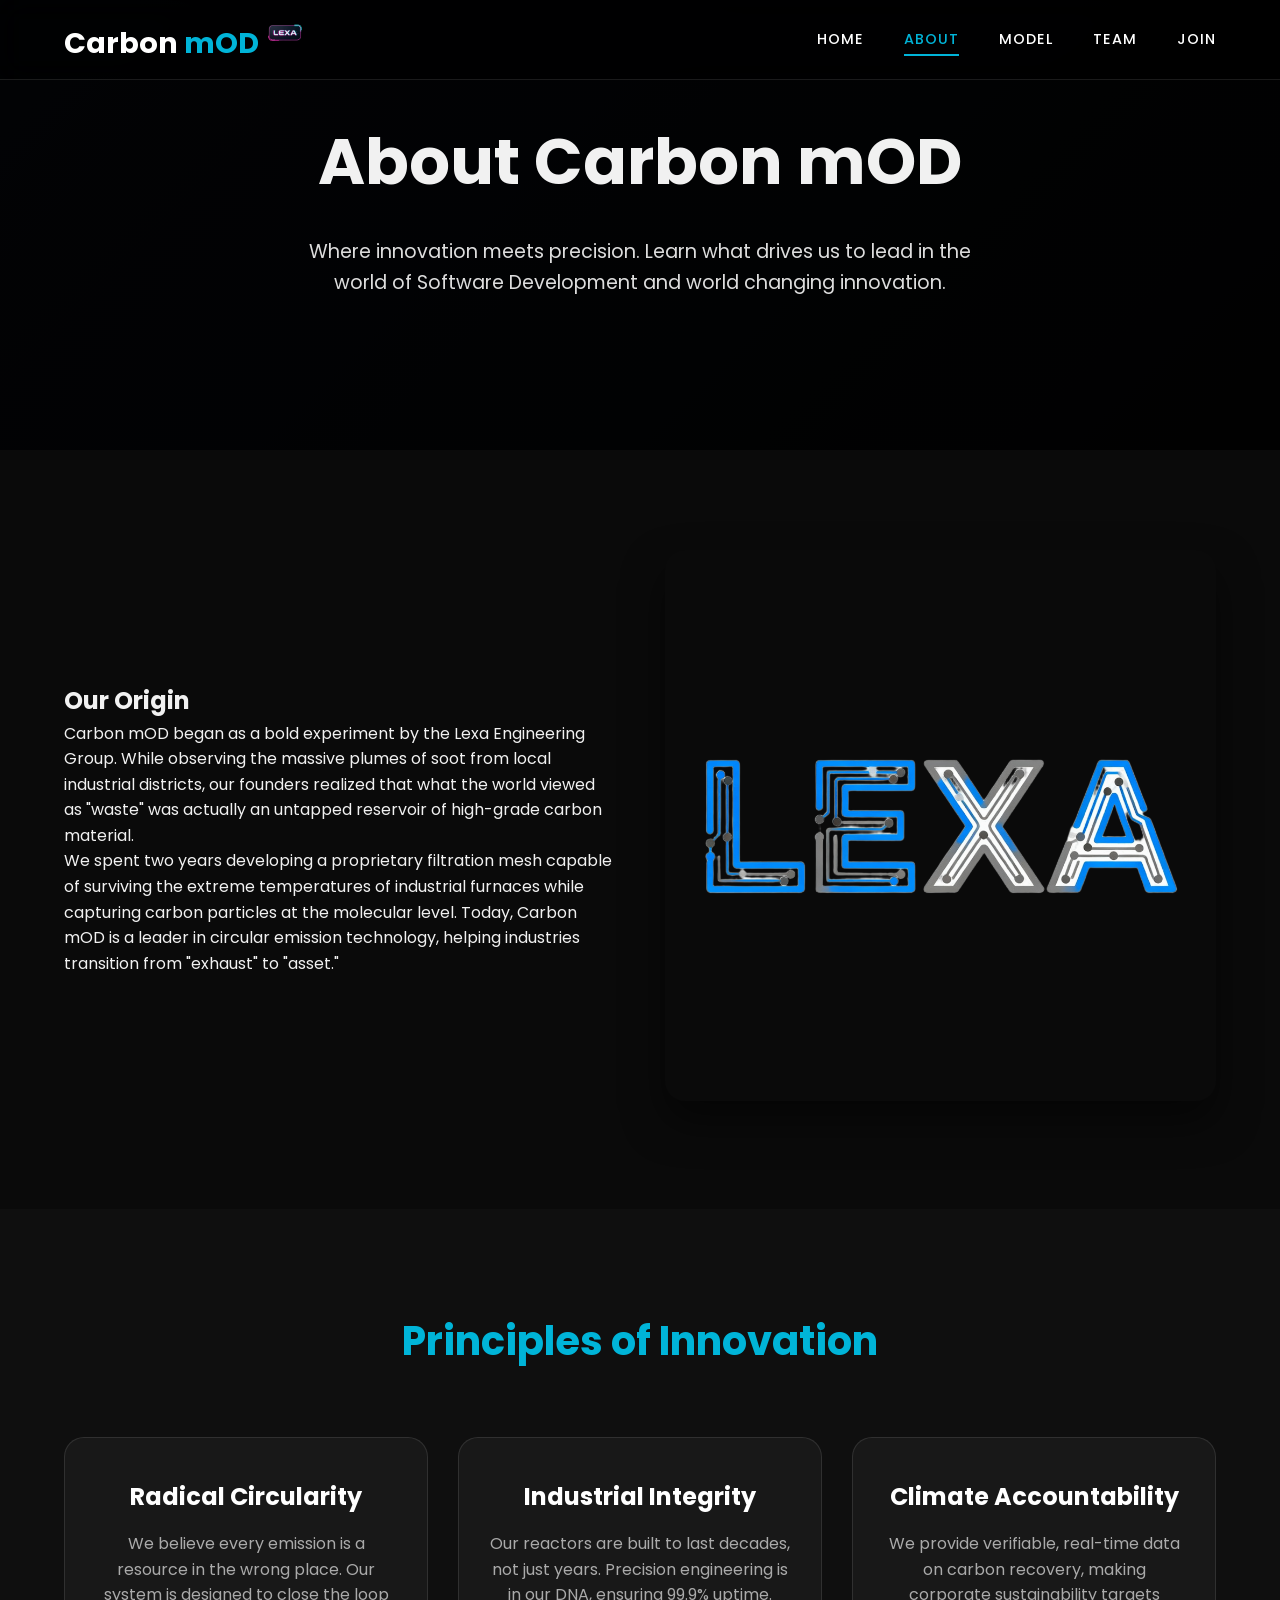
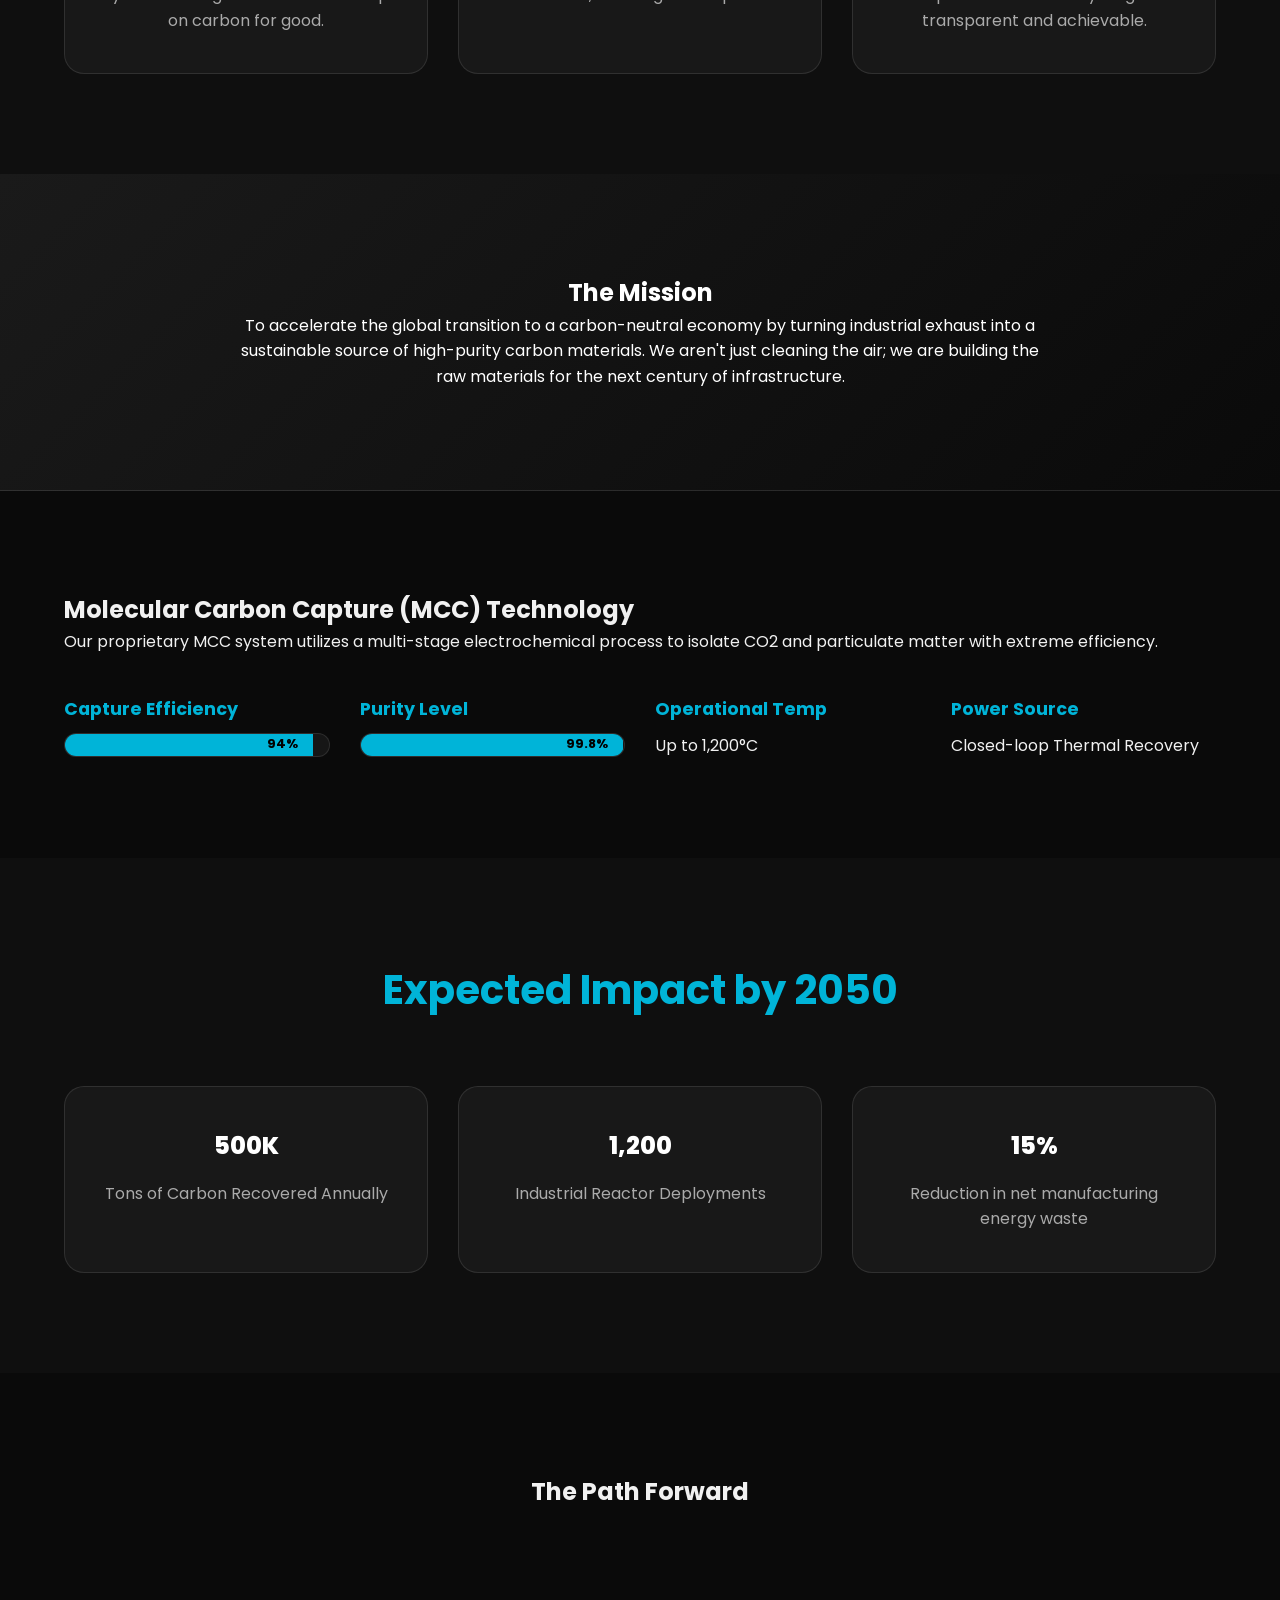
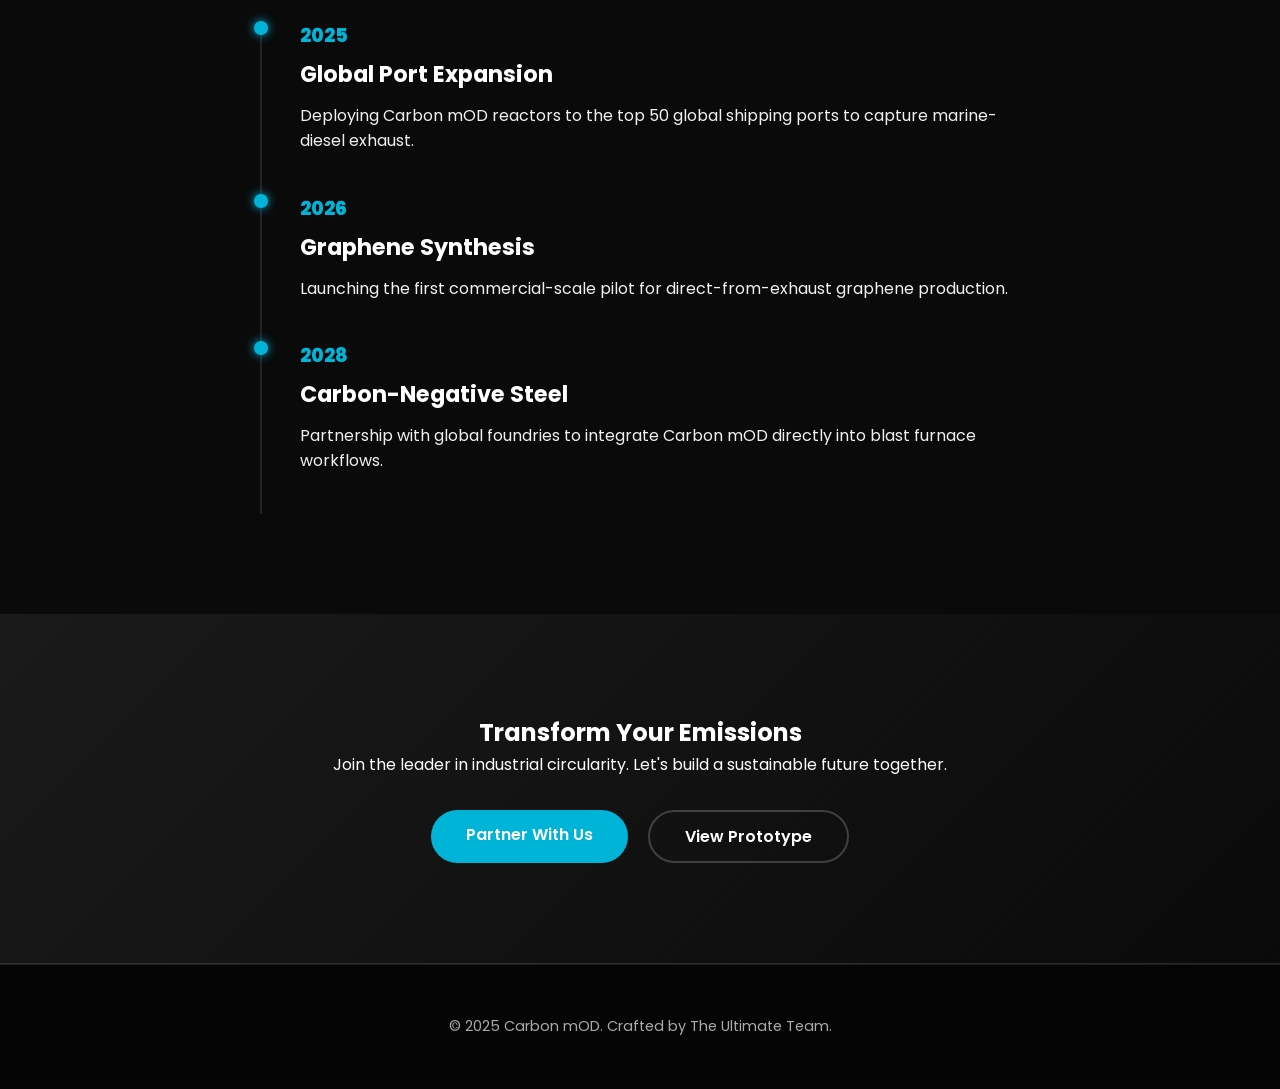
==== about.html @ 57c76fbb "Initialized project" ====
<!DOCTYPE html>
<html lang="en">

<head>
  <meta charset="utf-8" />
  <meta name="viewport" content="width=device-width,initial-scale=1" />
  <title>About | Carbon mOD</title>

  <!-- Google Fonts -->
  <link href="https://fonts.googleapis.com/css2?family=Poppins:wght@300;400;600;700&display=swap" rel="stylesheet">

  <!-- Styles -->
  <link rel="stylesheet" href="style.css" />
  <link rel="icon" type="image/png" href="image (3).png" />
</head>

<body>

  <!-- NAVBAR -->
  <header class="navbar">
    <div class="logo">
      <p>Carbon <span>mOD</span> <a href="index.html"><img src="image (2).png" alt="Logo"></a> </p>
    </div>

    <nav class="nav-links" id="navLinks">
      <a href="index.html">Home</a>
      <a href="about.html" class="active">About</a>
      <a href="model.html">Model</a>
      <a href="team.html">Team</a>
      <a href="join.html">Join</a>
    </nav>

    <div class="hamburger" id="hamburger">
      <span></span>
      <span></span>
      <span></span>
    </div>
  </header>

  <!-- HERO SECTION -->
  <section class="about-hero">
    <div class="overlay"></div>
    <div class="hero-content">
      <h1>About Carbon mOD</h1>
      <p>Where innovation meets precision. Learn what drives us to lead in the world of Software Development and world
        changing innovation.</p>
    </div>
  </section>

  <!-- OUR STORY -->
  <section class="about-section">
    <div class="about-wrapper">
      <div class="about-text">
        <h2>Our Origin</h2>
        <p>
          Carbon mOD began as a bold experiment by the Lexa Engineering Group. While observing the massive plumes of
          soot from local industrial districts, our founders realized that what the world viewed as "waste" was actually
          an untapped reservoir of high-grade carbon material.
        </p>
        <p>
          We spent two years developing a proprietary filtration mesh capable of surviving the extreme temperatures of
          industrial furnaces while capturing carbon particles at the molecular level. Today, Carbon mOD is a leader in
          circular emission technology, helping industries transition from "exhaust" to "asset."
        </p>
      </div>
      <div class="about-image">
        <img src="image (3).png" alt="Carbon mOD Technology" />
      </div>
    </div>
  </section>

  <!-- OUR VALUES -->
  <section class="values">
    <h2>Principles of Innovation</h2>
    <div class="values-grid">
      <div class="value-item">
        <h3>Radical Circularity</h3>
        <p>We believe every emission is a resource in the wrong place. Our system is designed to close the loop on
          carbon for good.</p>
      </div>
      <div class="value-item">
        <h3>Industrial Integrity</h3>
        <p>Our reactors are built to last decades, not just years. Precision engineering is in our DNA, ensuring 99.9%
          uptime.</p>
      </div>
      <div class="value-item">
        <h3>Climate Accountability</h3>
        <p>We provide verifiable, real-time data on carbon recovery, making corporate sustainability targets transparent
          and achievable.</p>
      </div>
    </div>
  </section>

  <!-- MISSION STATEMENT -->
  <section class="mission">
    <div class="mission-content">
      <h2>The Mission</h2>
      <p>
        To accelerate the global transition to a carbon-neutral economy by turning industrial exhaust into a sustainable
        source of high-purity carbon materials. We aren't just cleaning the air; we are building the raw materials for
        the next century of infrastructure.
      </p>
    </div>
  </section>

  <!-- TECHNICAL SPECIFICATIONS -->
  <section class="tech-specs about-section">
    <div class="about-wrapper">
      <div class="about-text">
        <h2>Molecular Carbon Capture (MCC) Technology</h2>
        <p>Our proprietary MCC system utilizes a multi-stage electrochemical process to isolate CO2 and particulate
          matter with extreme efficiency.</p>
        <div class="spec-grid">
          <div class="spec-item">
            <h4>Capture Efficiency</h4>
            <div class="spec-bar">
              <div class="bar-fill" style="width: 94%">94%</div>
            </div>
          </div>
          <div class="spec-item">
            <h4>Purity Level</h4>
            <div class="spec-bar">
              <div class="bar-fill" style="width: 99.8%">99.8%</div>
            </div>
          </div>
          <div class="spec-item">
            <h4>Operational Temp</h4>
            <p>Up to 1,200°C</p>
          </div>
          <div class="spec-item">
            <h4>Power Source</h4>
            <p>Closed-loop Thermal Recovery</p>
          </div>
        </div>
      </div>
    </div>
  </section>

  <!-- IMPACT BY THE NUMBERS -->
  <section class="impact values">
    <h2>Expected Impact by 2050</h2>
    <div class="values-grid">
      <div class="value-item">
        <h3 class="stat">500K</h3>
        <p>Tons of Carbon Recovered Annually</p>
      </div>
      <div class="value-item">
        <h3 class="stat">1,200</h3>
        <p>Industrial Reactor Deployments</p>
      </div>
      <div class="value-item">
        <h3 class="stat">15%</h3>
        <p>Reduction in net manufacturing energy waste</p>
      </div>
    </div>
  </section>

  <!-- ROADMAP -->
  <section class="roadmap about-section">
    <div class="about-wrapper" style="flex-direction: column; text-align: center;">
      <h2>The Path Forward</h2>
      <div class="timeline">
        <div class="timeline-item">
          <div class="time">2025</div>
          <div class="event">
            <h4>Global Port Expansion</h4>
            <p>Deploying Carbon mOD reactors to the top 50 global shipping ports to capture marine-diesel exhaust.</p>
          </div>
        </div>
        <div class="timeline-item">
          <div class="time">2026</div>
          <div class="event">
            <h4>Graphene Synthesis</h4>
            <p>Launching the first commercial-scale pilot for direct-from-exhaust graphene production.</p>
          </div>
        </div>
        <div class="timeline-item">
          <div class="time">2028</div>
          <div class="event">
            <h4>Carbon-Negative Steel</h4>
            <p>Partnership with global foundries to integrate Carbon mOD directly into blast furnace workflows.</p>
          </div>
        </div>
      </div>
    </div>
  </section>

  <!-- CALL TO ACTION -->
  <section class="cta mission">
    <div class="mission-content">
      <h2>Transform Your Emissions</h2>
      <p>Join the leader in industrial circularity. Let's build a sustainable future together.</p>
      <div class="hero-btns" style="margin-top: 2rem;">
        <a href="join.html" class="btn-primary" style="text-decoration: none;">Partner With Us</a>
        <a href="model.html" class="btn-secondary" style="text-decoration: none;">View Prototype</a>
      </div>
    </div>
  </section>

  <!-- FOOTER -->
  <footer class="footer">
    <p>&copy; 2025 Carbon mOD. Crafted by The Ultimate Team.</p>
  </footer>

  <script>
    const hamburger = document.getElementById('hamburger');
    const navLinks = document.getElementById('navLinks');

    hamburger.addEventListener('click', () => {
      hamburger.classList.toggle('active');
      navLinks.classList.toggle('open');
    });
  </script>
</body>

</html>
---- style.css ----
/* === GLOBAL RESET === */
* {
  margin: 0;
  padding: 0;
  box-sizing: border-box;
  font-family: 'Poppins', sans-serif;
}

/* === VARIABLES === */
:root {
  --primary-color: #00b4d8;
  --accent-color: #48cae4;
  --dark-bg: #0a0a0a;
  --card-bg: #181818;
  --card-hover: #1f1f1f;
  --light-text: #f1f1f1;
  --muted-text: #aaa;
  --glass-bg: rgba(0, 0, 0, 0.6);
  --glass-border: rgba(255, 255, 255, 0.1);
}

/* === BASE === */
body {
  background: var(--dark-bg);
  color: var(--light-text);
  overflow-x: hidden;
  line-height: 1.6;
  display: flex;
  flex-direction: column;
  min-height: 100vh;
}

main {
  flex: 1;
}

/* === NAVBAR === */
.navbar {
  position: fixed;
  top: 0;
  left: 0;
  width: 100%;
  height: 80px;
  display: flex;
  justify-content: space-between;
  align-items: center;
  padding: 0 5%;
  background: var(--glass-bg);
  backdrop-filter: blur(15px);
  border-bottom: 1px solid var(--glass-border);
  z-index: 1000;
  transition: background 0.3s ease;
}

.logo {
  font-size: 1.8rem;
  font-weight: 700;
  color: #fff;
  display: flex;
  align-items: center;
  gap: 10px;
}

.logo span {
  color: var(--primary-color);
}

.logo img {
  width: 40px;
  height: 40px;
  border-radius: 8px;
  object-fit: contain;
}

.nav-links {
  display: flex;
  gap: 2.5rem;
}

.nav-links a {
  color: #fff;
  text-decoration: none;
  font-weight: 500;
  text-transform: uppercase;
  font-size: 0.9rem;
  letter-spacing: 1px;
  transition: all 0.3s ease;
  position: relative;
}

.nav-links a::after {
  content: '';
  position: absolute;
  bottom: -5px;
  left: 0;
  width: 0;
  height: 2px;
  background: var(--primary-color);
  transition: width 0.3s ease;
}

.nav-links a:hover::after,
.nav-links a.active::after {
  width: 100%;
}

.nav-links a:hover,
.nav-links a.active {
  color: var(--primary-color);
}

/* === HAMBURGER === */
.hamburger {
  display: none;
  flex-direction: column;
  gap: 6px;
  cursor: pointer;
  z-index: 1001;
}

.hamburger span {
  display: block;
  width: 30px;
  height: 3px;
  background: white;
  border-radius: 3px;
  transition: all 0.3s ease;
}

/* === HERO SECTION === */
.hero-section,
.about-hero,
.team-hero {
  height: 100vh;
  display: flex;
  align-items: center;
  justify-content: center;
  text-align: center;
  position: relative;
  background-size: cover;
  background-position: center;
  background-attachment: fixed;
  padding: 0 20px;
}

.hero-section {
  background: radial-gradient(circle at 70% 30%, rgba(0, 180, 216, 0.15) 0%, transparent 50%),
    linear-gradient(135deg, #0a0a0a 0%, #111 100%);
}

.about-hero {
  background: linear-gradient(rgba(0, 0, 0, 0.6), rgba(0, 0, 0, 0.6)),
    linear-gradient(135deg, #0f172a 0%, #0a0a0a 100%);
  height: 50vh;
}

.team-hero {
  background: linear-gradient(rgba(0, 0, 0, 0.6), rgba(0, 0, 0, 0.6)),
    linear-gradient(135deg, #1e1b4b 0%, #0a0a0a 100%);
  height: 50vh;
}

.overlay {
  position: absolute;
  top: 0;
  left: 0;
  width: 100%;
  height: 100%;
  background: rgba(0, 0, 0, 0.7);
  z-index: 1;
}

.hero-content {
  position: relative;
  z-index: 2;
  max-width: 900px;
}

.hero-content h1 {
  font-size: 4rem;
  margin-bottom: 1.5rem;
  font-weight: 700;
}

.hero-content p {
  font-size: 1.2rem;
  color: #ddd;
  margin-bottom: 2.5rem;
  max-width: 700px;
  margin-left: auto;
  margin-right: auto;
}

/* === BUTTONS === */
.btn-primary,
.btn-secondary {
  display: inline-block;
  padding: 12px 35px;
  border-radius: 50px;
  text-decoration: none;
  font-weight: 600;
  transition: all 0.3s ease;
  cursor: pointer;
}

.btn-primary {
  background: var(--primary-color);
  color: white;
}

.btn-primary:hover {
  background: var(--accent-color);
  transform: translateY(-3px);
  box-shadow: 0 10px 20px rgba(0, 180, 216, 0.3);
}

.btn-secondary {
  border: 2px solid var(--primary-color);
  color: var(--primary-color);
}

.btn-secondary:hover {
  background: var(--primary-color);
  color: white;
  transform: translateY(-3px);
}

/* === HOW IT WORKS === */
.how-it-works {
  padding: 100px 5%;
  background: var(--dark-bg);
  text-align: center;
}

.how-it-works h2 {
  font-size: 2.5rem;
  margin-bottom: 4rem;
  color: var(--primary-color);
}

.workflow-grid {
  display: grid;
  grid-template-columns: repeat(auto-fit, minmax(300px, 1fr));
  gap: 40px;
  max-width: 1200px;
  margin: 0 auto;
}

.step {
  background: var(--card-bg);
  padding: 60px 40px;
  border-radius: 24px;
  position: relative;
  border: 1px solid var(--glass-border);
  transition: all 0.4s cubic-bezier(0.175, 0.885, 0.32, 1.275);
  text-align: left;
}

.step-num {
  position: absolute;
  top: -25px;
  left: 30px;
  font-size: 4rem;
  font-weight: 900;
  color: var(--primary-color);
  opacity: 0.15;
  user-select: none;
}

.step:hover {
  transform: translateY(-10px);
  border-color: var(--primary-color);
  box-shadow: 0 20px 40px rgba(0, 180, 216, 0.15);
}

.step h3 {
  margin-top: 10px;
  margin-bottom: 20px;
  font-size: 1.8rem;
  color: #fff;
}

.step p {
  color: var(--muted-text);
  font-size: 1.05rem;
  line-height: 1.7;
}

/* === FEATURES / GRID === */
.features,
.values,
.team-section {
  padding: 100px 5%;
  text-align: center;
  background: #0f0f0f;
}

.features h2,
.values h2,
.team-section h2 {
  font-size: 2.5rem;
  margin-bottom: 4rem;
  color: var(--primary-color);
}

.feature-grid,
.values-grid,
.team-grid {
  display: grid;
  grid-template-columns: repeat(auto-fit, minmax(280px, 1fr));
  gap: 30px;
  max-width: 1200px;
  margin: 0 auto;
}

.feature,
.value-item,
.team-card {
  background: var(--card-bg);
  padding: 40px 30px;
  border-radius: 20px;
  transition: all 0.3s ease;
  border: 1px solid var(--glass-border);
}

.feature:hover,
.value-item:hover,
.team-card:hover {
  transform: translateY(-10px);
  background: var(--card-hover);
  border-color: var(--primary-color);
}

.feature h3,
.value-item h3,
.team-card h3 {
  margin-bottom: 15px;
  color: #fff;
  font-size: 1.5rem;
}

.feature p,
.value-item p,
.team-card p {
  color: var(--muted-text);
  font-size: 1rem;
}

.about-preview,
.mission,
.culture {
  padding: 100px 5%;
  text-align: center;
  position: relative;
  background: #0f0f0f;
  color: white;
  border-bottom: 1px solid var(--glass-border);
}

.about-preview {
  background: linear-gradient(45deg, #0a0a0a, #161616);
}

.mission {
  background: linear-gradient(-45deg, #0a0a0a, #1a1a1a);
}

.culture {
  background: linear-gradient(180deg, #0a0a0a, #111);
}

.about-preview::before,
.mission::before,
.culture::before {
  display: none;
}

.about-content,
.mission-content,
.culture-content {
  position: relative;
  z-index: 2;
  max-width: 800px;
  margin: 0 auto;
}

/* === TEAM SPECIFIC === */
.team-card {
  padding: 0;
  overflow: hidden;
  display: flex;
  flex-direction: column;
  align-items: center;
  text-align: left;
  background: var(--card-bg);
  border-radius: 24px;
  transition: all 0.5s cubic-bezier(0.4, 0, 0.2, 1);
  border: 1px solid var(--glass-border);
}

.team-img-wrapper {
  width: 100%;
  height: 400px;
  overflow: hidden;
  position: relative;
  background: #111;
  display: flex;
  align-items: center;
  justify-content: center;
}

.team-card img {
  width: 100%;
  height: 100%;
  object-fit: contain;
  /* Changed to contain to prevent chopping */
  padding: 20px;
  border-radius: 0;
  border: none;
  transition: transform 1.2s cubic-bezier(0.19, 1, 0.22, 1);
  filter: grayscale(20%);
}

.team-card:hover img {
  transform: scale(1.08);
  filter: grayscale(0%);
}

.team-info {
  padding: 35px;
  width: 100%;
}

.team-card h3 {
  margin-bottom: 8px;
  font-size: 1.6rem;
  color: #fff;
}

.role {
  color: var(--primary-color);
  font-weight: 700;
  font-size: 0.95rem;
  text-transform: uppercase;
  letter-spacing: 1.5px;
  margin-bottom: 20px;
  display: block;
}

.team-card p {
  color: var(--muted-text);
  line-height: 1.7;
  font-size: 1rem;
}

/* === ABOUT PAGE WRAPPER === */
.about-section {
  padding: 100px 5%;
  background: var(--dark-bg);
}

.about-wrapper {
  display: flex;
  align-items: center;
  gap: 50px;
  max-width: 1200px;
  margin: 0 auto;
  text-align: left;
}

.about-text {
  flex: 1;
}

.about-image {
  flex: 1;
}

.about-image img {
  width: 100%;
  border-radius: 20px;
  box-shadow: 0 20px 40px rgba(0, 0, 0, 0.5);
}

/* === FOOTER === */
.footer {
  padding: 50px 5%;
  background: #050505;
  text-align: center;
  border-top: 1px solid var(--glass-border);
}

.footer p {
  color: var(--muted-text);
  font-size: 0.9rem;
}

/* === TECH SPECS === */
.spec-grid {
  display: grid;
  grid-template-columns: repeat(auto-fit, minmax(200px, 1fr));
  gap: 30px;
  margin-top: 40px;
}

.spec-item h4 {
  color: var(--primary-color);
  margin-bottom: 10px;
  font-size: 1.1rem;
}

.spec-bar {
  width: 100%;
  background: rgba(255, 255, 255, 0.05);
  height: 24px;
  border-radius: 12px;
  overflow: hidden;
  border: 1px solid var(--glass-border);
}

.bar-fill {
  height: 100%;
  background: var(--primary-color);
  display: flex;
  align-items: center;
  justify-content: flex-end;
  padding-right: 15px;
  font-size: 0.8rem;
  font-weight: 700;
  color: #000;
}

.stat {
  font-size: 3.5rem;
  font-weight: 800;
  color: var(--primary-color);
  margin-bottom: 10px;
}

/* === TIMELINE === */
.timeline {
  max-width: 800px;
  margin: 60px auto 0;
  position: relative;
  text-align: left;
}

.timeline::before {
  content: '';
  position: absolute;
  left: 20px;
  top: 0;
  bottom: 0;
  width: 2px;
  background: var(--glass-border);
}

.timeline-item {
  margin-bottom: 40px;
  padding-left: 60px;
  position: relative;
}

.timeline-item::after {
  content: '';
  position: absolute;
  left: 14px;
  top: 0;
  width: 14px;
  height: 14px;
  background: var(--primary-color);
  border-radius: 50%;
  box-shadow: 0 0 10px var(--primary-color);
}

.time {
  font-weight: 800;
  color: var(--primary-color);
  font-size: 1.2rem;
  margin-bottom: 5px;
}

.event h4 {
  color: #fff;
  font-size: 1.4rem;
  margin-bottom: 10px;
}

@media (max-width: 768px) {
  .hamburger {
    display: flex;
  }

  .nav-links {
    position: fixed;
    top: 80px;
    right: -100%;
    width: 100%;
    height: calc(100vh - 80px);
    background: rgba(10, 10, 10, 0.98);
    backdrop-filter: blur(20px);
    flex-direction: column;
    align-items: center;
    justify-content: center;
    gap: 30px;
    transition: 0.5s cubic-bezier(0.075, 0.82, 0.165, 1);
  }

  .nav-links.open {
    right: 0;
  }

  /* Hamburger Animation */
  .hamburger.active span:nth-child(1) {
    transform: rotate(45deg) translate(7px, 7px);
  }

  .hamburger.active span:nth-child(2) {
    opacity: 0;
  }

  .hamburger.active span:nth-child(3) {
    transform: rotate(-45deg) translate(6px, -6px);
  }

  /* Responsive Hero Buttons */
  .hero-btns {
    display: flex;
    flex-direction: column;
    gap: 15px;
    width: 100%;
    max-width: 320px;
    margin: 0 auto;
  }

  .btn-primary,
  .btn-secondary {
    width: 100%;
    text-align: center;
    padding: 15px 20px;
  }

  /* Responsive About Section */
  .about-wrapper {
    flex-direction: column;
    text-align: center;
    gap: 30px;
  }

  .about-image {
    order: -1;
    /* Image first on mobile */
  }

  .about-text {
    width: 100%;
  }
}

/* === FORM SECTION === */
.form-section {
  padding: 140px 5% 80px;
  background: radial-gradient(circle at 10% 10%, rgba(0, 180, 216, 0.05) 0%, transparent 40%);
  display: flex;
  align-items: center;
  justify-content: center;
}

.form-container {
  width: 100%;
  max-width: 650px;
  background: var(--card-bg);
  padding: 50px 40px;
  border-radius: 24px;
  border: 1px solid var(--glass-border);
  box-shadow: 0 30px 60px rgba(0, 0, 0, 0.5);
}

.form-content h1 {
  font-size: 2.8rem;
  margin-bottom: 1rem;
  text-align: center;
}

.form-content p {
  color: var(--muted-text);
  margin-bottom: 3rem;
  text-align: center;
  font-size: 1.1rem;
}

.form-group {
  margin-bottom: 25px;
  display: flex;
  flex-direction: column;
}

.form-group label {
  text-align: left;
  display: block;
  margin-bottom: 10px;
  font-weight: 600;
  color: #fff;
  font-size: 0.95rem;
}

.form-group input,
.form-group select,
.form-group textarea {
  width: 100%;
  padding: 16px 20px;
  background: rgba(255, 255, 255, 0.05);
  border: 1px solid var(--glass-border);
  border-radius: 12px;
  color: #fff;
  font-size: 1rem;
  transition: all 0.3s ease;
}

.form-group input:focus,
.form-group select:focus,
.form-group textarea:focus {
  outline: none;
  border-color: var(--primary-color);
  background: rgba(255, 255, 255, 0.08);
  box-shadow: 0 0 15px rgba(0, 180, 216, 0.2);
}

/* Specific Select Styling for Visibility */
.form-group select {
  cursor: pointer;
  appearance: none;
  background-image: url("data:image/svg+xml,%3Csvg xmlns='http://www.w3.org/2000/svg' width='24' height='24' viewBox='0 0 24 24' fill='none' stroke='white' stroke-width='2' stroke-linecap='round' stroke-linejoin='round'%3E%3Cpolyline points='6 9 12 15 18 9'%3E%3C/polyline%3E%3C/svg%3E");
  background-repeat: no-repeat;
  background-position: right 15px center;
  background-size: 18px;
  padding-right: 45px;
}

.form-group select option {
  background-color: var(--card-bg);
  color: #fff;
  padding: 10px;
}

/* === CUSTOM ANIMATED SELECT === */
.custom-select {
  position: relative;
  width: 100%;
  user-select: none;
}

.custom-select__trigger {
  display: flex;
  align-items: center;
  justify-content: space-between;
  width: 100%;
  padding: 16px 20px;
  background: rgba(255, 255, 255, 0.05);
  border: 1px solid var(--glass-border);
  border-radius: 12px;
  color: #fff;
  font-size: 1rem;
  cursor: pointer;
  transition: border-color 0.3s ease, background 0.3s ease, box-shadow 0.3s ease;
}

.custom-select.open .custom-select__trigger {
  border-color: var(--primary-color);
  background: rgba(255, 255, 255, 0.08);
  box-shadow: 0 0 15px rgba(0, 180, 216, 0.2);
  border-bottom-left-radius: 0;
  border-bottom-right-radius: 0;
}

.custom-select__arrow {
  color: var(--muted-text);
  display: flex;
  align-items: center;
  transition: transform 0.35s cubic-bezier(0.4, 0, 0.2, 1), color 0.3s ease;
}

.custom-select.open .custom-select__arrow {
  transform: rotate(180deg);
  color: var(--primary-color);
}

/* Dropdown panel */
.custom-options {
  position: absolute;
  top: 100%;
  left: 0;
  width: 100%;
  background: #1e1e1e;
  border: 1px solid var(--primary-color);
  border-top: none;
  border-bottom-left-radius: 12px;
  border-bottom-right-radius: 12px;
  overflow: hidden;
  z-index: 100;

  /* Smooth slide-down animation */
  max-height: 0;
  opacity: 0;
  transform: translateY(-8px);
  transition: max-height 0.4s cubic-bezier(0.4, 0, 0.2, 1),
    opacity 0.3s ease,
    transform 0.35s cubic-bezier(0.4, 0, 0.2, 1);
  pointer-events: none;
}

.custom-select.open .custom-options {
  max-height: 300px;
  opacity: 1;
  transform: translateY(0);
  pointer-events: all;
}

.custom-option {
  padding: 14px 20px;
  color: var(--muted-text);
  font-size: 0.95rem;
  cursor: pointer;
  transition: background 0.2s ease, color 0.2s ease, padding-left 0.2s ease;
  border-bottom: 1px solid rgba(255, 255, 255, 0.05);
}

.custom-option:last-child {
  border-bottom: none;
}

.custom-option:hover {
  background: rgba(0, 180, 216, 0.1);
  color: #fff;
  padding-left: 28px;
}

.custom-option.selected {
  color: var(--primary-color);
  font-weight: 600;
}

@media (max-width: 600px) {
  .form-container {
    padding: 35px 25px;
  }

  .form-content h1 {
    font-size: 2.2rem;
  }
}

/* === ENHANCED BUTTONS RELATIONSHIP === */
.hero-btns {
  display: flex;
  gap: 20px;
  justify-content: center;
  flex-wrap: wrap;
}

.btn-secondary {
  border: 2px solid rgba(255, 255, 255, 0.2);
  color: #fff;
  background: transparent;
}

.btn-secondary:hover {
  border-color: var(--primary-color);
  background: rgba(0, 180, 216, 0.1);
  color: var(--primary-color);
}

/* 3D Model Page Specific */
.model-container {
  padding-top: 80px;
  height: 100vh;
  display: flex;
  flex-direction: column;
}

.model-header {
  padding: 40px 5% 20px;
  background: #000;
  text-align: center;
}

.model-header h1 {
  font-size: 2.2rem;
  color: var(--primary-color);
  margin-bottom: 10px;
}

.model-header p {
  color: var(--muted-text);
  max-width: 800px;
  margin: 0 auto;
}

.sketchfab-embed-wrapper {
  flex: 1;
  width: 100%;
}

.model-iframe {
  width: 100%;
  height: 100%;
  border: none;
}
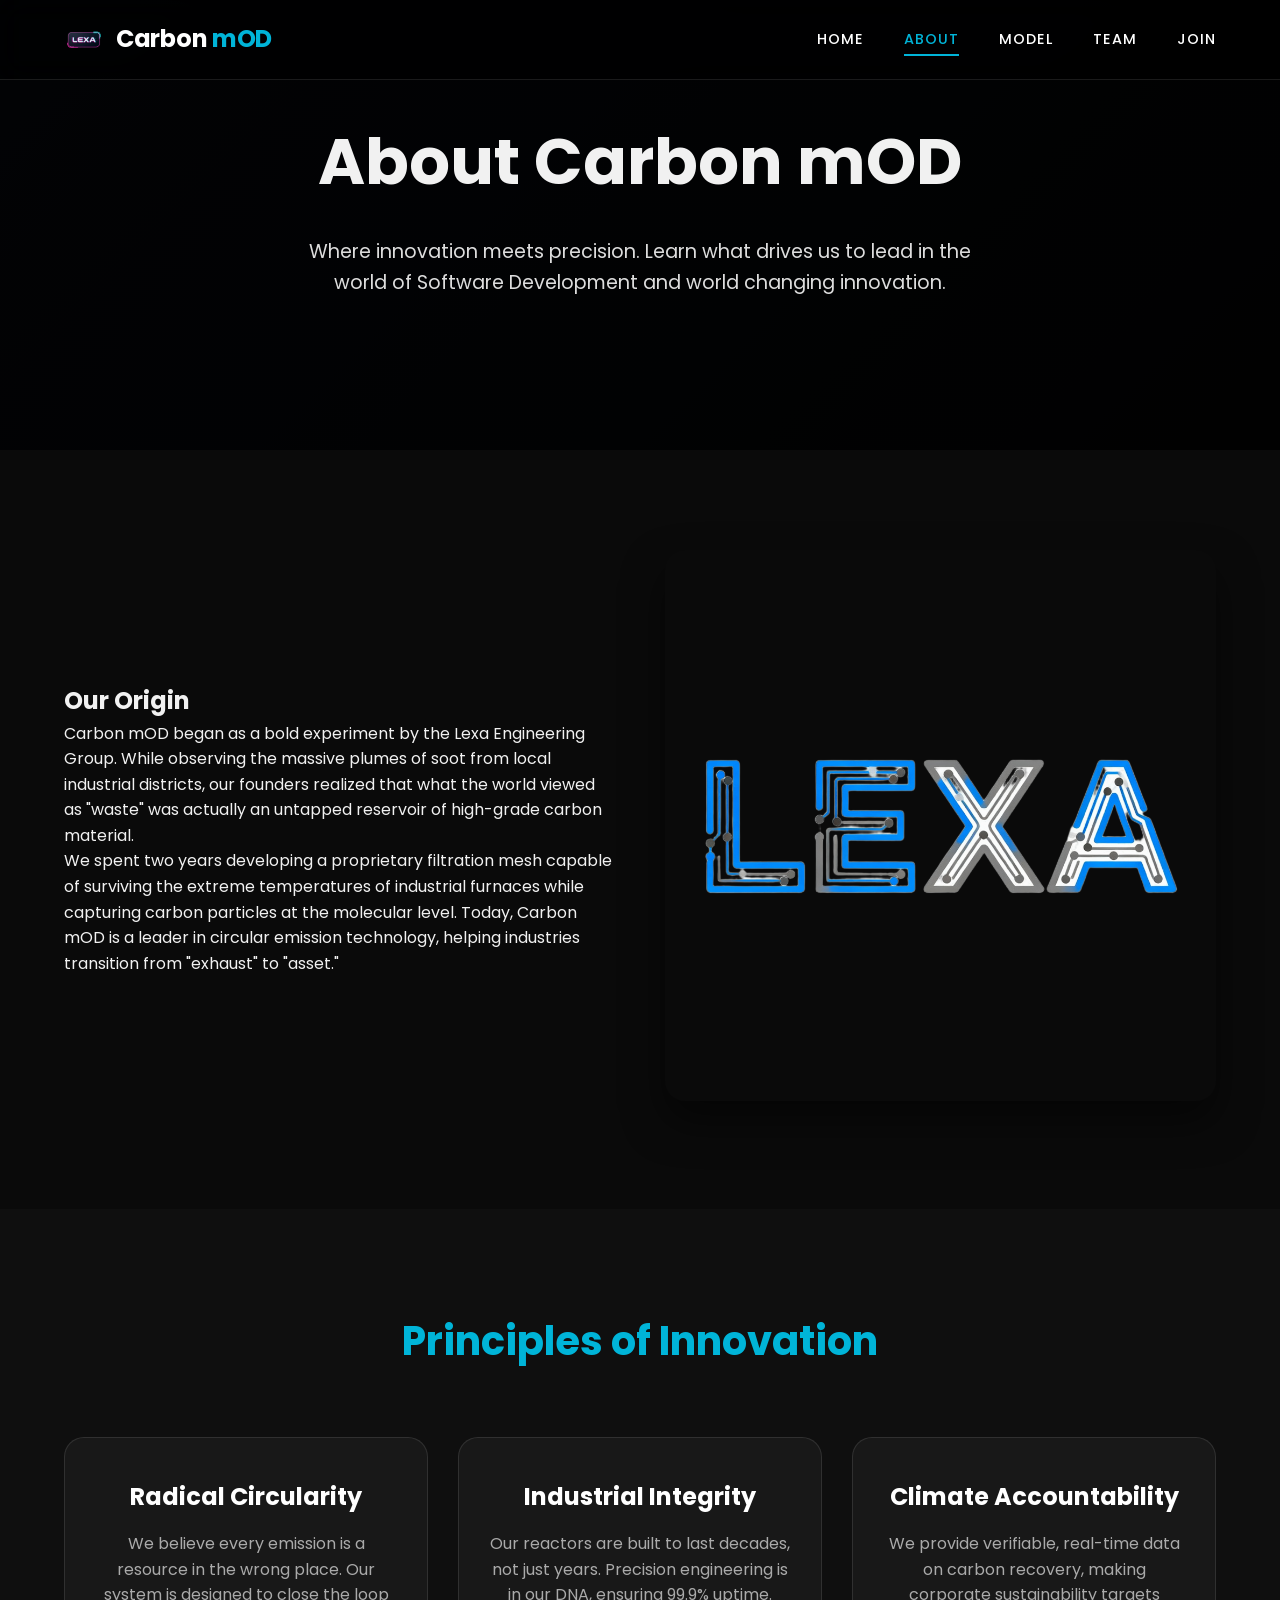
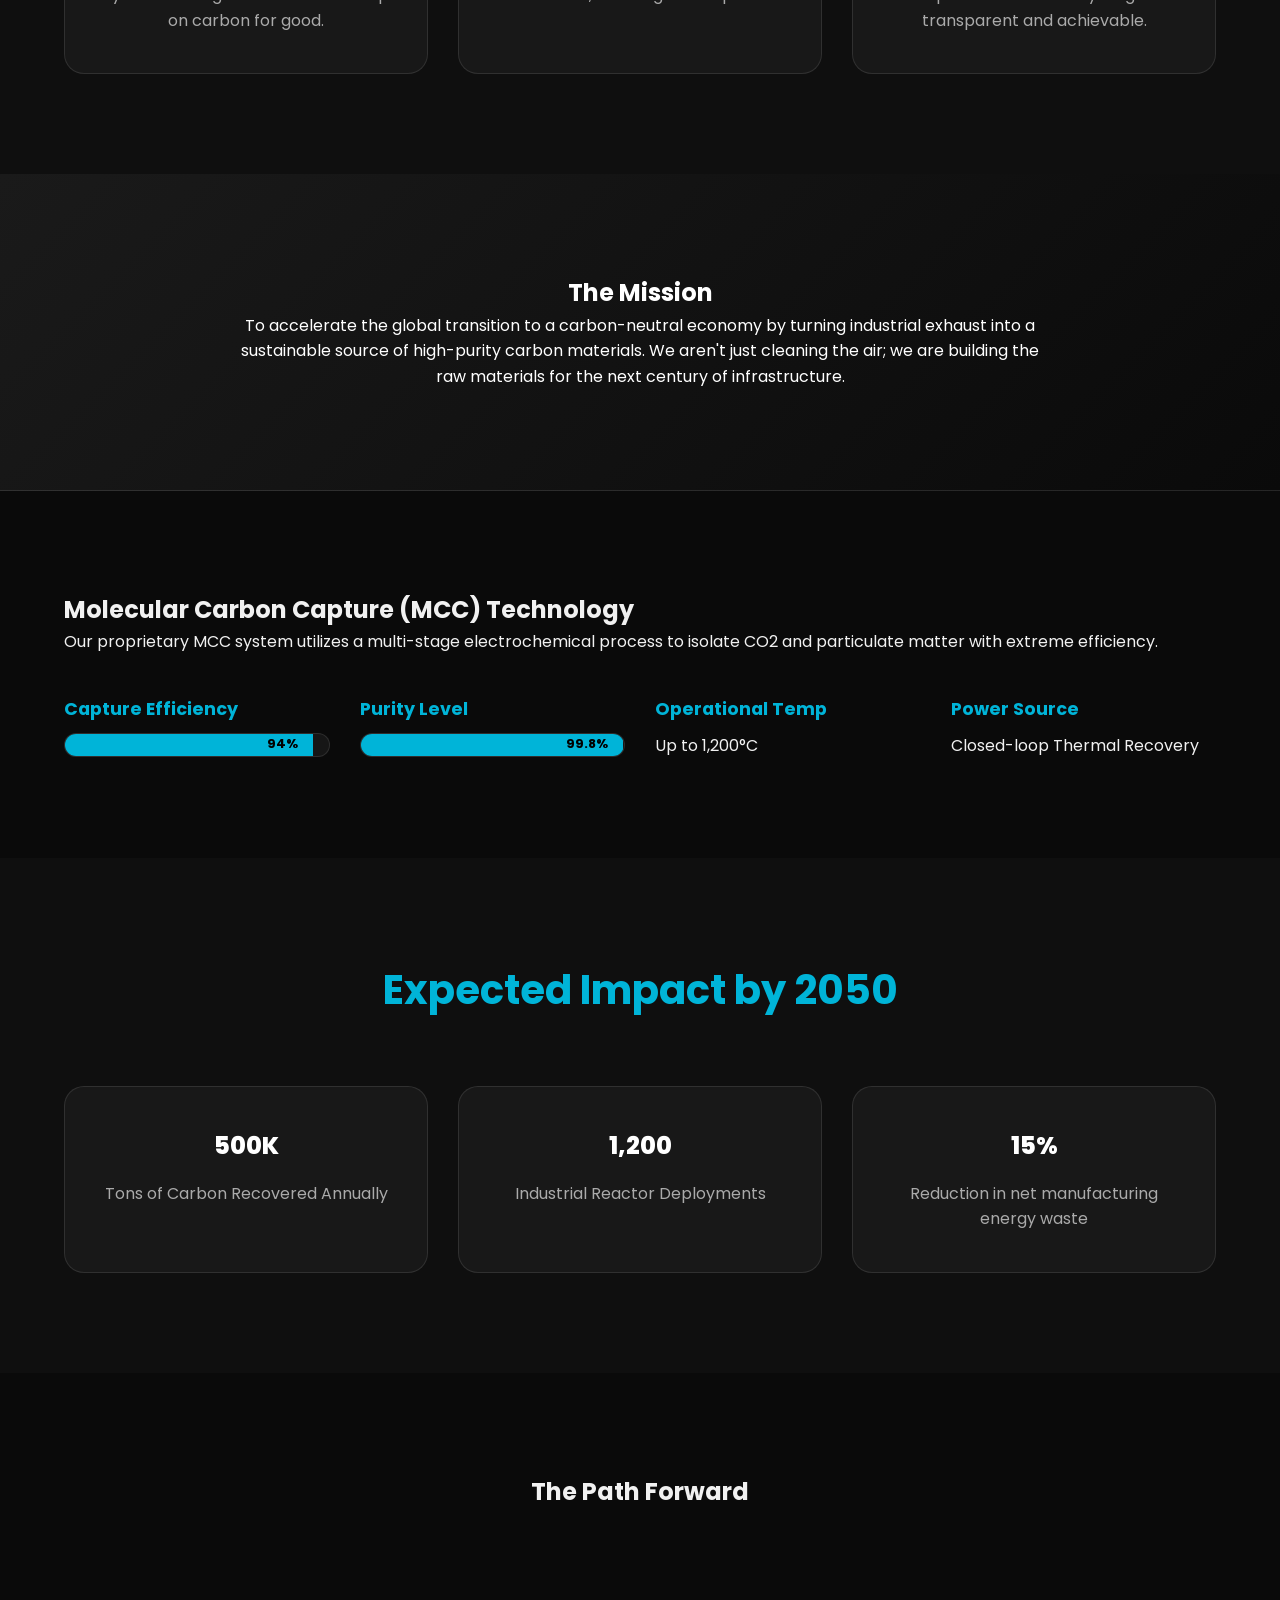
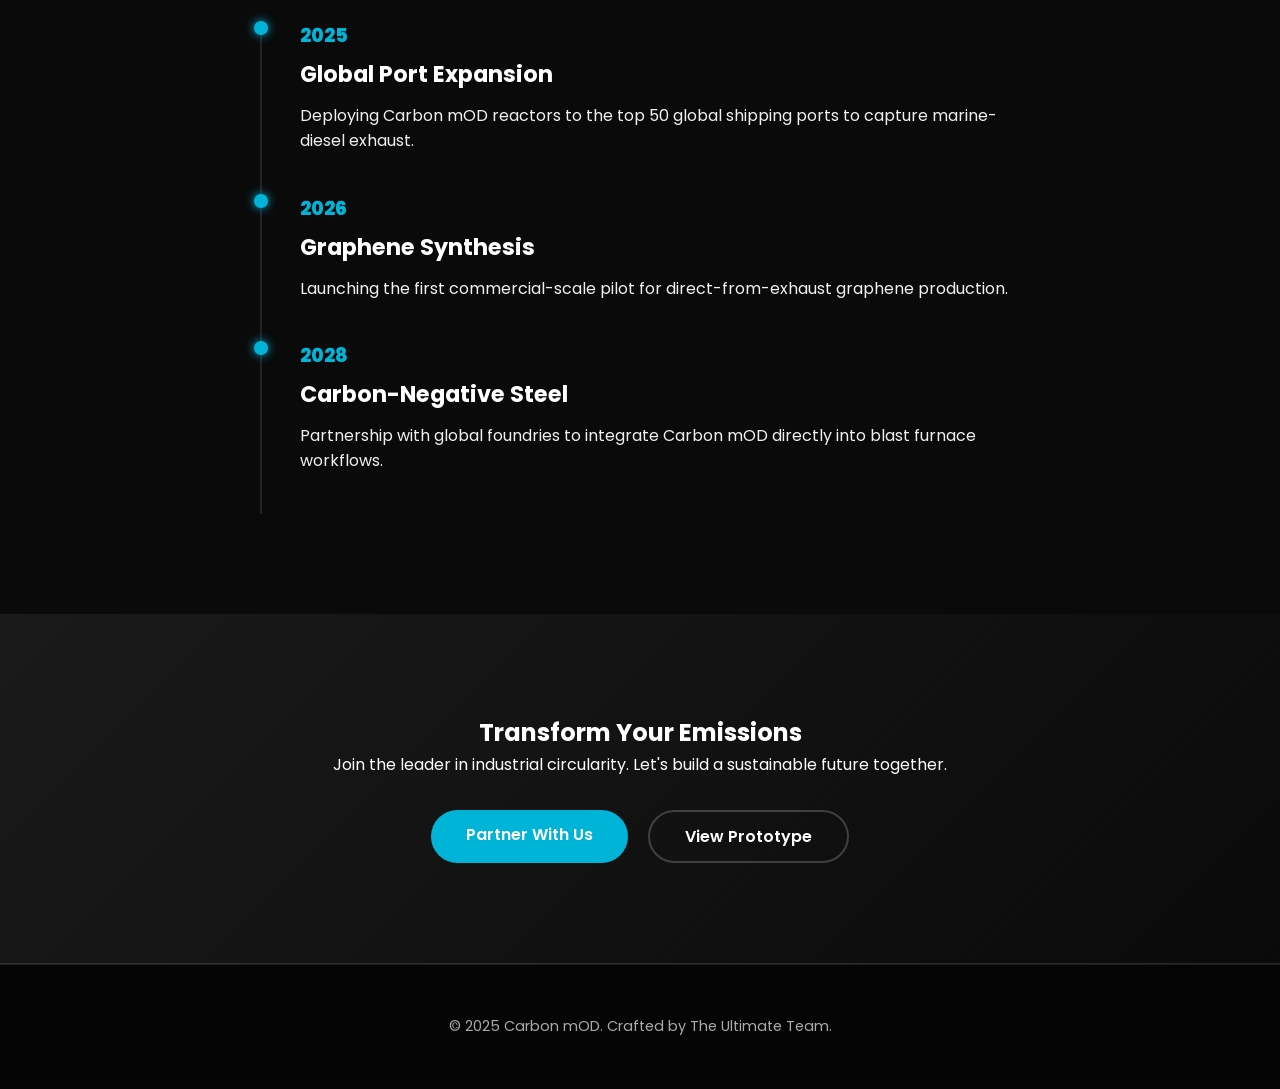
==== commit 2ce771e0: "Added responsive modifications" ====
--- a/about.html
+++ b/about.html
@@ -1,216 +1,219 @@
-<!DOCTYPE html>
-<html lang="en">
-
-<head>
-  <meta charset="utf-8" />
-  <meta name="viewport" content="width=device-width,initial-scale=1" />
-  <title>About | Carbon mOD</title>
-
-  <!-- Google Fonts -->
-  <link href="https://fonts.googleapis.com/css2?family=Poppins:wght@300;400;600;700&display=swap" rel="stylesheet">
-
-  <!-- Styles -->
-  <link rel="stylesheet" href="style.css" />
-  <link rel="icon" type="image/png" href="image (3).png" />
-</head>
-
-<body>
-
-  <!-- NAVBAR -->
-  <header class="navbar">
-    <div class="logo">
-      <p>Carbon <span>mOD</span> <a href="index.html"><img src="image (2).png" alt="Logo"></a> </p>
-    </div>
-
-    <nav class="nav-links" id="navLinks">
-      <a href="index.html">Home</a>
-      <a href="about.html" class="active">About</a>
-      <a href="model.html">Model</a>
-      <a href="team.html">Team</a>
-      <a href="join.html">Join</a>
-    </nav>
-
-    <div class="hamburger" id="hamburger">
-      <span></span>
-      <span></span>
-      <span></span>
-    </div>
-  </header>
-
-  <!-- HERO SECTION -->
-  <section class="about-hero">
-    <div class="overlay"></div>
-    <div class="hero-content">
-      <h1>About Carbon mOD</h1>
-      <p>Where innovation meets precision. Learn what drives us to lead in the world of Software Development and world
-        changing innovation.</p>
-    </div>
-  </section>
-
-  <!-- OUR STORY -->
-  <section class="about-section">
-    <div class="about-wrapper">
-      <div class="about-text">
-        <h2>Our Origin</h2>
-        <p>
-          Carbon mOD began as a bold experiment by the Lexa Engineering Group. While observing the massive plumes of
-          soot from local industrial districts, our founders realized that what the world viewed as "waste" was actually
-          an untapped reservoir of high-grade carbon material.
-        </p>
-        <p>
-          We spent two years developing a proprietary filtration mesh capable of surviving the extreme temperatures of
-          industrial furnaces while capturing carbon particles at the molecular level. Today, Carbon mOD is a leader in
-          circular emission technology, helping industries transition from "exhaust" to "asset."
-        </p>
-      </div>
-      <div class="about-image">
-        <img src="image (3).png" alt="Carbon mOD Technology" />
-      </div>
-    </div>
-  </section>
-
-  <!-- OUR VALUES -->
-  <section class="values">
-    <h2>Principles of Innovation</h2>
-    <div class="values-grid">
-      <div class="value-item">
-        <h3>Radical Circularity</h3>
-        <p>We believe every emission is a resource in the wrong place. Our system is designed to close the loop on
-          carbon for good.</p>
-      </div>
-      <div class="value-item">
-        <h3>Industrial Integrity</h3>
-        <p>Our reactors are built to last decades, not just years. Precision engineering is in our DNA, ensuring 99.9%
-          uptime.</p>
-      </div>
-      <div class="value-item">
-        <h3>Climate Accountability</h3>
-        <p>We provide verifiable, real-time data on carbon recovery, making corporate sustainability targets transparent
-          and achievable.</p>
-      </div>
-    </div>
-  </section>
-
-  <!-- MISSION STATEMENT -->
-  <section class="mission">
-    <div class="mission-content">
-      <h2>The Mission</h2>
-      <p>
-        To accelerate the global transition to a carbon-neutral economy by turning industrial exhaust into a sustainable
-        source of high-purity carbon materials. We aren't just cleaning the air; we are building the raw materials for
-        the next century of infrastructure.
-      </p>
-    </div>
-  </section>
-
-  <!-- TECHNICAL SPECIFICATIONS -->
-  <section class="tech-specs about-section">
-    <div class="about-wrapper">
-      <div class="about-text">
-        <h2>Molecular Carbon Capture (MCC) Technology</h2>
-        <p>Our proprietary MCC system utilizes a multi-stage electrochemical process to isolate CO2 and particulate
-          matter with extreme efficiency.</p>
-        <div class="spec-grid">
-          <div class="spec-item">
-            <h4>Capture Efficiency</h4>
-            <div class="spec-bar">
-              <div class="bar-fill" style="width: 94%">94%</div>
-            </div>
-          </div>
-          <div class="spec-item">
-            <h4>Purity Level</h4>
-            <div class="spec-bar">
-              <div class="bar-fill" style="width: 99.8%">99.8%</div>
-            </div>
-          </div>
-          <div class="spec-item">
-            <h4>Operational Temp</h4>
-            <p>Up to 1,200°C</p>
-          </div>
-          <div class="spec-item">
-            <h4>Power Source</h4>
-            <p>Closed-loop Thermal Recovery</p>
-          </div>
-        </div>
-      </div>
-    </div>
-  </section>
-
-  <!-- IMPACT BY THE NUMBERS -->
-  <section class="impact values">
-    <h2>Expected Impact by 2050</h2>
-    <div class="values-grid">
-      <div class="value-item">
-        <h3 class="stat">500K</h3>
-        <p>Tons of Carbon Recovered Annually</p>
-      </div>
-      <div class="value-item">
-        <h3 class="stat">1,200</h3>
-        <p>Industrial Reactor Deployments</p>
-      </div>
-      <div class="value-item">
-        <h3 class="stat">15%</h3>
-        <p>Reduction in net manufacturing energy waste</p>
-      </div>
-    </div>
-  </section>
-
-  <!-- ROADMAP -->
-  <section class="roadmap about-section">
-    <div class="about-wrapper" style="flex-direction: column; text-align: center;">
-      <h2>The Path Forward</h2>
-      <div class="timeline">
-        <div class="timeline-item">
-          <div class="time">2025</div>
-          <div class="event">
-            <h4>Global Port Expansion</h4>
-            <p>Deploying Carbon mOD reactors to the top 50 global shipping ports to capture marine-diesel exhaust.</p>
-          </div>
-        </div>
-        <div class="timeline-item">
-          <div class="time">2026</div>
-          <div class="event">
-            <h4>Graphene Synthesis</h4>
-            <p>Launching the first commercial-scale pilot for direct-from-exhaust graphene production.</p>
-          </div>
-        </div>
-        <div class="timeline-item">
-          <div class="time">2028</div>
-          <div class="event">
-            <h4>Carbon-Negative Steel</h4>
-            <p>Partnership with global foundries to integrate Carbon mOD directly into blast furnace workflows.</p>
-          </div>
-        </div>
-      </div>
-    </div>
-  </section>
-
-  <!-- CALL TO ACTION -->
-  <section class="cta mission">
-    <div class="mission-content">
-      <h2>Transform Your Emissions</h2>
-      <p>Join the leader in industrial circularity. Let's build a sustainable future together.</p>
-      <div class="hero-btns" style="margin-top: 2rem;">
-        <a href="join.html" class="btn-primary" style="text-decoration: none;">Partner With Us</a>
-        <a href="model.html" class="btn-secondary" style="text-decoration: none;">View Prototype</a>
-      </div>
-    </div>
-  </section>
-
-  <!-- FOOTER -->
-  <footer class="footer">
-    <p>&copy; 2025 Carbon mOD. Crafted by The Ultimate Team.</p>
-  </footer>
-
-  <script>
-    const hamburger = document.getElementById('hamburger');
-    const navLinks = document.getElementById('navLinks');
-
-    hamburger.addEventListener('click', () => {
-      hamburger.classList.toggle('active');
-      navLinks.classList.toggle('open');
-    });
-  </script>
-</body>
-
+<!DOCTYPE html>
+<html lang="en">
+
+<head>
+  <meta charset="utf-8" />
+  <meta name="viewport" content="width=device-width,initial-scale=1" />
+  <title>About | Carbon mOD</title>
+
+  <!-- Google Fonts -->
+  <link href="https://fonts.googleapis.com/css2?family=Poppins:wght@300;400;600;700&display=swap" rel="stylesheet">
+
+  <!-- Styles -->
+  <link rel="stylesheet" href="style.css" />
+  <link rel="icon" type="image/png" href="image (3).png" />
+</head>
+
+<body>
+
+  <!-- NAVBAR -->
+  <header class="navbar">
+    <div class="logo">
+      <a href="index.html" class="logo-link">
+        <img src="image (2).png" alt="Carbon mOD Logo">
+        <span>Carbon <em>mOD</em></span>
+      </a>
+    </div>
+
+    <nav class="nav-links" id="navLinks">
+      <a href="index.html">Home</a>
+      <a href="about.html" class="active">About</a>
+      <a href="model.html">Model</a>
+      <a href="team.html">Team</a>
+      <a href="join.html">Join</a>
+    </nav>
+
+    <div class="hamburger" id="hamburger">
+      <span></span>
+      <span></span>
+      <span></span>
+    </div>
+  </header>
+
+  <!-- HERO SECTION -->
+  <section class="about-hero">
+    <div class="overlay"></div>
+    <div class="hero-content">
+      <h1>About Carbon mOD</h1>
+      <p>Where innovation meets precision. Learn what drives us to lead in the world of Software Development and world
+        changing innovation.</p>
+    </div>
+  </section>
+
+  <!-- OUR STORY -->
+  <section class="about-section">
+    <div class="about-wrapper">
+      <div class="about-text">
+        <h2>Our Origin</h2>
+        <p>
+          Carbon mOD began as a bold experiment by the Lexa Engineering Group. While observing the massive plumes of
+          soot from local industrial districts, our founders realized that what the world viewed as "waste" was actually
+          an untapped reservoir of high-grade carbon material.
+        </p>
+        <p>
+          We spent two years developing a proprietary filtration mesh capable of surviving the extreme temperatures of
+          industrial furnaces while capturing carbon particles at the molecular level. Today, Carbon mOD is a leader in
+          circular emission technology, helping industries transition from "exhaust" to "asset."
+        </p>
+      </div>
+      <div class="about-image">
+        <img src="image (3).png" alt="Carbon mOD Technology" />
+      </div>
+    </div>
+  </section>
+
+  <!-- OUR VALUES -->
+  <section class="values">
+    <h2>Principles of Innovation</h2>
+    <div class="values-grid">
+      <div class="value-item">
+        <h3>Radical Circularity</h3>
+        <p>We believe every emission is a resource in the wrong place. Our system is designed to close the loop on
+          carbon for good.</p>
+      </div>
+      <div class="value-item">
+        <h3>Industrial Integrity</h3>
+        <p>Our reactors are built to last decades, not just years. Precision engineering is in our DNA, ensuring 99.9%
+          uptime.</p>
+      </div>
+      <div class="value-item">
+        <h3>Climate Accountability</h3>
+        <p>We provide verifiable, real-time data on carbon recovery, making corporate sustainability targets transparent
+          and achievable.</p>
+      </div>
+    </div>
+  </section>
+
+  <!-- MISSION STATEMENT -->
+  <section class="mission">
+    <div class="mission-content">
+      <h2>The Mission</h2>
+      <p>
+        To accelerate the global transition to a carbon-neutral economy by turning industrial exhaust into a sustainable
+        source of high-purity carbon materials. We aren't just cleaning the air; we are building the raw materials for
+        the next century of infrastructure.
+      </p>
+    </div>
+  </section>
+
+  <!-- TECHNICAL SPECIFICATIONS -->
+  <section class="tech-specs about-section">
+    <div class="about-wrapper">
+      <div class="about-text">
+        <h2>Molecular Carbon Capture (MCC) Technology</h2>
+        <p>Our proprietary MCC system utilizes a multi-stage electrochemical process to isolate CO2 and particulate
+          matter with extreme efficiency.</p>
+        <div class="spec-grid">
+          <div class="spec-item">
+            <h4>Capture Efficiency</h4>
+            <div class="spec-bar">
+              <div class="bar-fill" style="width: 94%">94%</div>
+            </div>
+          </div>
+          <div class="spec-item">
+            <h4>Purity Level</h4>
+            <div class="spec-bar">
+              <div class="bar-fill" style="width: 99.8%">99.8%</div>
+            </div>
+          </div>
+          <div class="spec-item">
+            <h4>Operational Temp</h4>
+            <p>Up to 1,200°C</p>
+          </div>
+          <div class="spec-item">
+            <h4>Power Source</h4>
+            <p>Closed-loop Thermal Recovery</p>
+          </div>
+        </div>
+      </div>
+    </div>
+  </section>
+
+  <!-- IMPACT BY THE NUMBERS -->
+  <section class="impact values">
+    <h2>Expected Impact by 2050</h2>
+    <div class="values-grid">
+      <div class="value-item">
+        <h3 class="stat">500K</h3>
+        <p>Tons of Carbon Recovered Annually</p>
+      </div>
+      <div class="value-item">
+        <h3 class="stat">1,200</h3>
+        <p>Industrial Reactor Deployments</p>
+      </div>
+      <div class="value-item">
+        <h3 class="stat">15%</h3>
+        <p>Reduction in net manufacturing energy waste</p>
+      </div>
+    </div>
+  </section>
+
+  <!-- ROADMAP -->
+  <section class="roadmap about-section">
+    <div class="about-wrapper" style="flex-direction: column; text-align: center;">
+      <h2>The Path Forward</h2>
+      <div class="timeline">
+        <div class="timeline-item">
+          <div class="time">2025</div>
+          <div class="event">
+            <h4>Global Port Expansion</h4>
+            <p>Deploying Carbon mOD reactors to the top 50 global shipping ports to capture marine-diesel exhaust.</p>
+          </div>
+        </div>
+        <div class="timeline-item">
+          <div class="time">2026</div>
+          <div class="event">
+            <h4>Graphene Synthesis</h4>
+            <p>Launching the first commercial-scale pilot for direct-from-exhaust graphene production.</p>
+          </div>
+        </div>
+        <div class="timeline-item">
+          <div class="time">2028</div>
+          <div class="event">
+            <h4>Carbon-Negative Steel</h4>
+            <p>Partnership with global foundries to integrate Carbon mOD directly into blast furnace workflows.</p>
+          </div>
+        </div>
+      </div>
+    </div>
+  </section>
+
+  <!-- CALL TO ACTION -->
+  <section class="cta mission">
+    <div class="mission-content">
+      <h2>Transform Your Emissions</h2>
+      <p>Join the leader in industrial circularity. Let's build a sustainable future together.</p>
+      <div class="hero-btns" style="margin-top: 2rem;">
+        <a href="join.html" class="btn-primary" style="text-decoration: none;">Partner With Us</a>
+        <a href="model.html" class="btn-secondary" style="text-decoration: none;">View Prototype</a>
+      </div>
+    </div>
+  </section>
+
+  <!-- FOOTER -->
+  <footer class="footer">
+    <p>&copy; 2025 Carbon mOD. Crafted by The Ultimate Team.</p>
+  </footer>
+
+  <script>
+    const hamburger = document.getElementById('hamburger');
+    const navLinks = document.getElementById('navLinks');
+
+    hamburger.addEventListener('click', () => {
+      hamburger.classList.toggle('active');
+      navLinks.classList.toggle('open');
+    });
+  </script>
+</body>
+
 </html>
--- a/style.css
+++ b/style.css
@@ -1,908 +1,930 @@
-/* === GLOBAL RESET === */
-* {
-  margin: 0;
-  padding: 0;
-  box-sizing: border-box;
-  font-family: 'Poppins', sans-serif;
-}
-
-/* === VARIABLES === */
-:root {
-  --primary-color: #00b4d8;
-  --accent-color: #48cae4;
-  --dark-bg: #0a0a0a;
-  --card-bg: #181818;
-  --card-hover: #1f1f1f;
-  --light-text: #f1f1f1;
-  --muted-text: #aaa;
-  --glass-bg: rgba(0, 0, 0, 0.6);
-  --glass-border: rgba(255, 255, 255, 0.1);
-}
-
-/* === BASE === */
-body {
-  background: var(--dark-bg);
-  color: var(--light-text);
-  overflow-x: hidden;
-  line-height: 1.6;
-  display: flex;
-  flex-direction: column;
-  min-height: 100vh;
-}
-
-main {
-  flex: 1;
-}
-
-/* === NAVBAR === */
-.navbar {
-  position: fixed;
-  top: 0;
-  left: 0;
-  width: 100%;
-  height: 80px;
-  display: flex;
-  justify-content: space-between;
-  align-items: center;
-  padding: 0 5%;
-  background: var(--glass-bg);
-  backdrop-filter: blur(15px);
-  border-bottom: 1px solid var(--glass-border);
-  z-index: 1000;
-  transition: background 0.3s ease;
-}
-
-.logo {
-  font-size: 1.8rem;
-  font-weight: 700;
-  color: #fff;
-  display: flex;
-  align-items: center;
-  gap: 10px;
-}
-
-.logo span {
-  color: var(--primary-color);
-}
-
-.logo img {
-  width: 40px;
-  height: 40px;
-  border-radius: 8px;
-  object-fit: contain;
-}
-
-.nav-links {
-  display: flex;
-  gap: 2.5rem;
-}
-
-.nav-links a {
-  color: #fff;
-  text-decoration: none;
-  font-weight: 500;
-  text-transform: uppercase;
-  font-size: 0.9rem;
-  letter-spacing: 1px;
-  transition: all 0.3s ease;
-  position: relative;
-}
-
-.nav-links a::after {
-  content: '';
-  position: absolute;
-  bottom: -5px;
-  left: 0;
-  width: 0;
-  height: 2px;
-  background: var(--primary-color);
-  transition: width 0.3s ease;
-}
-
-.nav-links a:hover::after,
-.nav-links a.active::after {
-  width: 100%;
-}
-
-.nav-links a:hover,
-.nav-links a.active {
-  color: var(--primary-color);
-}
-
-/* === HAMBURGER === */
-.hamburger {
-  display: none;
-  flex-direction: column;
-  gap: 6px;
-  cursor: pointer;
-  z-index: 1001;
-}
-
-.hamburger span {
-  display: block;
-  width: 30px;
-  height: 3px;
-  background: white;
-  border-radius: 3px;
-  transition: all 0.3s ease;
-}
-
-/* === HERO SECTION === */
-.hero-section,
-.about-hero,
-.team-hero {
-  height: 100vh;
-  display: flex;
-  align-items: center;
-  justify-content: center;
-  text-align: center;
-  position: relative;
-  background-size: cover;
-  background-position: center;
-  background-attachment: fixed;
-  padding: 0 20px;
-}
-
-.hero-section {
-  background: radial-gradient(circle at 70% 30%, rgba(0, 180, 216, 0.15) 0%, transparent 50%),
-    linear-gradient(135deg, #0a0a0a 0%, #111 100%);
-}
-
-.about-hero {
-  background: linear-gradient(rgba(0, 0, 0, 0.6), rgba(0, 0, 0, 0.6)),
-    linear-gradient(135deg, #0f172a 0%, #0a0a0a 100%);
-  height: 50vh;
-}
-
-.team-hero {
-  background: linear-gradient(rgba(0, 0, 0, 0.6), rgba(0, 0, 0, 0.6)),
-    linear-gradient(135deg, #1e1b4b 0%, #0a0a0a 100%);
-  height: 50vh;
-}
-
-.overlay {
-  position: absolute;
-  top: 0;
-  left: 0;
-  width: 100%;
-  height: 100%;
-  background: rgba(0, 0, 0, 0.7);
-  z-index: 1;
-}
-
-.hero-content {
-  position: relative;
-  z-index: 2;
-  max-width: 900px;
-}
-
-.hero-content h1 {
-  font-size: 4rem;
-  margin-bottom: 1.5rem;
-  font-weight: 700;
-}
-
-.hero-content p {
-  font-size: 1.2rem;
-  color: #ddd;
-  margin-bottom: 2.5rem;
-  max-width: 700px;
-  margin-left: auto;
-  margin-right: auto;
-}
-
-/* === BUTTONS === */
-.btn-primary,
-.btn-secondary {
-  display: inline-block;
-  padding: 12px 35px;
-  border-radius: 50px;
-  text-decoration: none;
-  font-weight: 600;
-  transition: all 0.3s ease;
-  cursor: pointer;
-}
-
-.btn-primary {
-  background: var(--primary-color);
-  color: white;
-}
-
-.btn-primary:hover {
-  background: var(--accent-color);
-  transform: translateY(-3px);
-  box-shadow: 0 10px 20px rgba(0, 180, 216, 0.3);
-}
-
-.btn-secondary {
-  border: 2px solid var(--primary-color);
-  color: var(--primary-color);
-}
-
-.btn-secondary:hover {
-  background: var(--primary-color);
-  color: white;
-  transform: translateY(-3px);
-}
-
-/* === HOW IT WORKS === */
-.how-it-works {
-  padding: 100px 5%;
-  background: var(--dark-bg);
-  text-align: center;
-}
-
-.how-it-works h2 {
-  font-size: 2.5rem;
-  margin-bottom: 4rem;
-  color: var(--primary-color);
-}
-
-.workflow-grid {
-  display: grid;
-  grid-template-columns: repeat(auto-fit, minmax(300px, 1fr));
-  gap: 40px;
-  max-width: 1200px;
-  margin: 0 auto;
-}
-
-.step {
-  background: var(--card-bg);
-  padding: 60px 40px;
-  border-radius: 24px;
-  position: relative;
-  border: 1px solid var(--glass-border);
-  transition: all 0.4s cubic-bezier(0.175, 0.885, 0.32, 1.275);
-  text-align: left;
-}
-
-.step-num {
-  position: absolute;
-  top: -25px;
-  left: 30px;
-  font-size: 4rem;
-  font-weight: 900;
-  color: var(--primary-color);
-  opacity: 0.15;
-  user-select: none;
-}
-
-.step:hover {
-  transform: translateY(-10px);
-  border-color: var(--primary-color);
-  box-shadow: 0 20px 40px rgba(0, 180, 216, 0.15);
-}
-
-.step h3 {
-  margin-top: 10px;
-  margin-bottom: 20px;
-  font-size: 1.8rem;
-  color: #fff;
-}
-
-.step p {
-  color: var(--muted-text);
-  font-size: 1.05rem;
-  line-height: 1.7;
-}
-
-/* === FEATURES / GRID === */
-.features,
-.values,
-.team-section {
-  padding: 100px 5%;
-  text-align: center;
-  background: #0f0f0f;
-}
-
-.features h2,
-.values h2,
-.team-section h2 {
-  font-size: 2.5rem;
-  margin-bottom: 4rem;
-  color: var(--primary-color);
-}
-
-.feature-grid,
-.values-grid,
-.team-grid {
-  display: grid;
-  grid-template-columns: repeat(auto-fit, minmax(280px, 1fr));
-  gap: 30px;
-  max-width: 1200px;
-  margin: 0 auto;
-}
-
-.feature,
-.value-item,
-.team-card {
-  background: var(--card-bg);
-  padding: 40px 30px;
-  border-radius: 20px;
-  transition: all 0.3s ease;
-  border: 1px solid var(--glass-border);
-}
-
-.feature:hover,
-.value-item:hover,
-.team-card:hover {
-  transform: translateY(-10px);
-  background: var(--card-hover);
-  border-color: var(--primary-color);
-}
-
-.feature h3,
-.value-item h3,
-.team-card h3 {
-  margin-bottom: 15px;
-  color: #fff;
-  font-size: 1.5rem;
-}
-
-.feature p,
-.value-item p,
-.team-card p {
-  color: var(--muted-text);
-  font-size: 1rem;
-}
-
-.about-preview,
-.mission,
-.culture {
-  padding: 100px 5%;
-  text-align: center;
-  position: relative;
-  background: #0f0f0f;
-  color: white;
-  border-bottom: 1px solid var(--glass-border);
-}
-
-.about-preview {
-  background: linear-gradient(45deg, #0a0a0a, #161616);
-}
-
-.mission {
-  background: linear-gradient(-45deg, #0a0a0a, #1a1a1a);
-}
-
-.culture {
-  background: linear-gradient(180deg, #0a0a0a, #111);
-}
-
-.about-preview::before,
-.mission::before,
-.culture::before {
-  display: none;
-}
-
-.about-content,
-.mission-content,
-.culture-content {
-  position: relative;
-  z-index: 2;
-  max-width: 800px;
-  margin: 0 auto;
-}
-
-/* === TEAM SPECIFIC === */
-.team-card {
-  padding: 0;
-  overflow: hidden;
-  display: flex;
-  flex-direction: column;
-  align-items: center;
-  text-align: left;
-  background: var(--card-bg);
-  border-radius: 24px;
-  transition: all 0.5s cubic-bezier(0.4, 0, 0.2, 1);
-  border: 1px solid var(--glass-border);
-}
-
-.team-img-wrapper {
-  width: 100%;
-  height: 400px;
-  overflow: hidden;
-  position: relative;
-  background: #111;
-  display: flex;
-  align-items: center;
-  justify-content: center;
-}
-
-.team-card img {
-  width: 100%;
-  height: 100%;
-  object-fit: contain;
-  /* Changed to contain to prevent chopping */
-  padding: 20px;
-  border-radius: 0;
-  border: none;
-  transition: transform 1.2s cubic-bezier(0.19, 1, 0.22, 1);
-  filter: grayscale(20%);
-}
-
-.team-card:hover img {
-  transform: scale(1.08);
-  filter: grayscale(0%);
-}
-
-.team-info {
-  padding: 35px;
-  width: 100%;
-}
-
-.team-card h3 {
-  margin-bottom: 8px;
-  font-size: 1.6rem;
-  color: #fff;
-}
-
-.role {
-  color: var(--primary-color);
-  font-weight: 700;
-  font-size: 0.95rem;
-  text-transform: uppercase;
-  letter-spacing: 1.5px;
-  margin-bottom: 20px;
-  display: block;
-}
-
-.team-card p {
-  color: var(--muted-text);
-  line-height: 1.7;
-  font-size: 1rem;
-}
-
-/* === ABOUT PAGE WRAPPER === */
-.about-section {
-  padding: 100px 5%;
-  background: var(--dark-bg);
-}
-
-.about-wrapper {
-  display: flex;
-  align-items: center;
-  gap: 50px;
-  max-width: 1200px;
-  margin: 0 auto;
-  text-align: left;
-}
-
-.about-text {
-  flex: 1;
-}
-
-.about-image {
-  flex: 1;
-}
-
-.about-image img {
-  width: 100%;
-  border-radius: 20px;
-  box-shadow: 0 20px 40px rgba(0, 0, 0, 0.5);
-}
-
-/* === FOOTER === */
-.footer {
-  padding: 50px 5%;
-  background: #050505;
-  text-align: center;
-  border-top: 1px solid var(--glass-border);
-}
-
-.footer p {
-  color: var(--muted-text);
-  font-size: 0.9rem;
-}
-
-/* === TECH SPECS === */
-.spec-grid {
-  display: grid;
-  grid-template-columns: repeat(auto-fit, minmax(200px, 1fr));
-  gap: 30px;
-  margin-top: 40px;
-}
-
-.spec-item h4 {
-  color: var(--primary-color);
-  margin-bottom: 10px;
-  font-size: 1.1rem;
-}
-
-.spec-bar {
-  width: 100%;
-  background: rgba(255, 255, 255, 0.05);
-  height: 24px;
-  border-radius: 12px;
-  overflow: hidden;
-  border: 1px solid var(--glass-border);
-}
-
-.bar-fill {
-  height: 100%;
-  background: var(--primary-color);
-  display: flex;
-  align-items: center;
-  justify-content: flex-end;
-  padding-right: 15px;
-  font-size: 0.8rem;
-  font-weight: 700;
-  color: #000;
-}
-
-.stat {
-  font-size: 3.5rem;
-  font-weight: 800;
-  color: var(--primary-color);
-  margin-bottom: 10px;
-}
-
-/* === TIMELINE === */
-.timeline {
-  max-width: 800px;
-  margin: 60px auto 0;
-  position: relative;
-  text-align: left;
-}
-
-.timeline::before {
-  content: '';
-  position: absolute;
-  left: 20px;
-  top: 0;
-  bottom: 0;
-  width: 2px;
-  background: var(--glass-border);
-}
-
-.timeline-item {
-  margin-bottom: 40px;
-  padding-left: 60px;
-  position: relative;
-}
-
-.timeline-item::after {
-  content: '';
-  position: absolute;
-  left: 14px;
-  top: 0;
-  width: 14px;
-  height: 14px;
-  background: var(--primary-color);
-  border-radius: 50%;
-  box-shadow: 0 0 10px var(--primary-color);
-}
-
-.time {
-  font-weight: 800;
-  color: var(--primary-color);
-  font-size: 1.2rem;
-  margin-bottom: 5px;
-}
-
-.event h4 {
-  color: #fff;
-  font-size: 1.4rem;
-  margin-bottom: 10px;
-}
-
-@media (max-width: 768px) {
-  .hamburger {
-    display: flex;
-  }
-
-  .nav-links {
-    position: fixed;
-    top: 80px;
-    right: -100%;
-    width: 100%;
-    height: calc(100vh - 80px);
-    background: rgba(10, 10, 10, 0.98);
-    backdrop-filter: blur(20px);
-    flex-direction: column;
-    align-items: center;
-    justify-content: center;
-    gap: 30px;
-    transition: 0.5s cubic-bezier(0.075, 0.82, 0.165, 1);
-  }
-
-  .nav-links.open {
-    right: 0;
-  }
-
-  /* Hamburger Animation */
-  .hamburger.active span:nth-child(1) {
-    transform: rotate(45deg) translate(7px, 7px);
-  }
-
-  .hamburger.active span:nth-child(2) {
-    opacity: 0;
-  }
-
-  .hamburger.active span:nth-child(3) {
-    transform: rotate(-45deg) translate(6px, -6px);
-  }
-
-  /* Responsive Hero Buttons */
-  .hero-btns {
-    display: flex;
-    flex-direction: column;
-    gap: 15px;
-    width: 100%;
-    max-width: 320px;
-    margin: 0 auto;
-  }
-
-  .btn-primary,
-  .btn-secondary {
-    width: 100%;
-    text-align: center;
-    padding: 15px 20px;
-  }
-
-  /* Responsive About Section */
-  .about-wrapper {
-    flex-direction: column;
-    text-align: center;
-    gap: 30px;
-  }
-
-  .about-image {
-    order: -1;
-    /* Image first on mobile */
-  }
-
-  .about-text {
-    width: 100%;
-  }
-}
-
-/* === FORM SECTION === */
-.form-section {
-  padding: 140px 5% 80px;
-  background: radial-gradient(circle at 10% 10%, rgba(0, 180, 216, 0.05) 0%, transparent 40%);
-  display: flex;
-  align-items: center;
-  justify-content: center;
-}
-
-.form-container {
-  width: 100%;
-  max-width: 650px;
-  background: var(--card-bg);
-  padding: 50px 40px;
-  border-radius: 24px;
-  border: 1px solid var(--glass-border);
-  box-shadow: 0 30px 60px rgba(0, 0, 0, 0.5);
-}
-
-.form-content h1 {
-  font-size: 2.8rem;
-  margin-bottom: 1rem;
-  text-align: center;
-}
-
-.form-content p {
-  color: var(--muted-text);
-  margin-bottom: 3rem;
-  text-align: center;
-  font-size: 1.1rem;
-}
-
-.form-group {
-  margin-bottom: 25px;
-  display: flex;
-  flex-direction: column;
-}
-
-.form-group label {
-  text-align: left;
-  display: block;
-  margin-bottom: 10px;
-  font-weight: 600;
-  color: #fff;
-  font-size: 0.95rem;
-}
-
-.form-group input,
-.form-group select,
-.form-group textarea {
-  width: 100%;
-  padding: 16px 20px;
-  background: rgba(255, 255, 255, 0.05);
-  border: 1px solid var(--glass-border);
-  border-radius: 12px;
-  color: #fff;
-  font-size: 1rem;
-  transition: all 0.3s ease;
-}
-
-.form-group input:focus,
-.form-group select:focus,
-.form-group textarea:focus {
-  outline: none;
-  border-color: var(--primary-color);
-  background: rgba(255, 255, 255, 0.08);
-  box-shadow: 0 0 15px rgba(0, 180, 216, 0.2);
-}
-
-/* Specific Select Styling for Visibility */
-.form-group select {
-  cursor: pointer;
-  appearance: none;
-  background-image: url("data:image/svg+xml,%3Csvg xmlns='http://www.w3.org/2000/svg' width='24' height='24' viewBox='0 0 24 24' fill='none' stroke='white' stroke-width='2' stroke-linecap='round' stroke-linejoin='round'%3E%3Cpolyline points='6 9 12 15 18 9'%3E%3C/polyline%3E%3C/svg%3E");
-  background-repeat: no-repeat;
-  background-position: right 15px center;
-  background-size: 18px;
-  padding-right: 45px;
-}
-
-.form-group select option {
-  background-color: var(--card-bg);
-  color: #fff;
-  padding: 10px;
-}
-
-/* === CUSTOM ANIMATED SELECT === */
-.custom-select {
-  position: relative;
-  width: 100%;
-  user-select: none;
-}
-
-.custom-select__trigger {
-  display: flex;
-  align-items: center;
-  justify-content: space-between;
-  width: 100%;
-  padding: 16px 20px;
-  background: rgba(255, 255, 255, 0.05);
-  border: 1px solid var(--glass-border);
-  border-radius: 12px;
-  color: #fff;
-  font-size: 1rem;
-  cursor: pointer;
-  transition: border-color 0.3s ease, background 0.3s ease, box-shadow 0.3s ease;
-}
-
-.custom-select.open .custom-select__trigger {
-  border-color: var(--primary-color);
-  background: rgba(255, 255, 255, 0.08);
-  box-shadow: 0 0 15px rgba(0, 180, 216, 0.2);
-  border-bottom-left-radius: 0;
-  border-bottom-right-radius: 0;
-}
-
-.custom-select__arrow {
-  color: var(--muted-text);
-  display: flex;
-  align-items: center;
-  transition: transform 0.35s cubic-bezier(0.4, 0, 0.2, 1), color 0.3s ease;
-}
-
-.custom-select.open .custom-select__arrow {
-  transform: rotate(180deg);
-  color: var(--primary-color);
-}
-
-/* Dropdown panel */
-.custom-options {
-  position: absolute;
-  top: 100%;
-  left: 0;
-  width: 100%;
-  background: #1e1e1e;
-  border: 1px solid var(--primary-color);
-  border-top: none;
-  border-bottom-left-radius: 12px;
-  border-bottom-right-radius: 12px;
-  overflow: hidden;
-  z-index: 100;
-
-  /* Smooth slide-down animation */
-  max-height: 0;
-  opacity: 0;
-  transform: translateY(-8px);
-  transition: max-height 0.4s cubic-bezier(0.4, 0, 0.2, 1),
-    opacity 0.3s ease,
-    transform 0.35s cubic-bezier(0.4, 0, 0.2, 1);
-  pointer-events: none;
-}
-
-.custom-select.open .custom-options {
-  max-height: 300px;
-  opacity: 1;
-  transform: translateY(0);
-  pointer-events: all;
-}
-
-.custom-option {
-  padding: 14px 20px;
-  color: var(--muted-text);
-  font-size: 0.95rem;
-  cursor: pointer;
-  transition: background 0.2s ease, color 0.2s ease, padding-left 0.2s ease;
-  border-bottom: 1px solid rgba(255, 255, 255, 0.05);
-}
-
-.custom-option:last-child {
-  border-bottom: none;
-}
-
-.custom-option:hover {
-  background: rgba(0, 180, 216, 0.1);
-  color: #fff;
-  padding-left: 28px;
-}
-
-.custom-option.selected {
-  color: var(--primary-color);
-  font-weight: 600;
-}
-
-@media (max-width: 600px) {
-  .form-container {
-    padding: 35px 25px;
-  }
-
-  .form-content h1 {
-    font-size: 2.2rem;
-  }
-}
-
-/* === ENHANCED BUTTONS RELATIONSHIP === */
-.hero-btns {
-  display: flex;
-  gap: 20px;
-  justify-content: center;
-  flex-wrap: wrap;
-}
-
-.btn-secondary {
-  border: 2px solid rgba(255, 255, 255, 0.2);
-  color: #fff;
-  background: transparent;
-}
-
-.btn-secondary:hover {
-  border-color: var(--primary-color);
-  background: rgba(0, 180, 216, 0.1);
-  color: var(--primary-color);
-}
-
-/* 3D Model Page Specific */
-.model-container {
-  padding-top: 80px;
-  height: 100vh;
-  display: flex;
-  flex-direction: column;
-}
-
-.model-header {
-  padding: 40px 5% 20px;
-  background: #000;
-  text-align: center;
-}
-
-.model-header h1 {
-  font-size: 2.2rem;
-  color: var(--primary-color);
-  margin-bottom: 10px;
-}
-
-.model-header p {
-  color: var(--muted-text);
-  max-width: 800px;
-  margin: 0 auto;
-}
-
-.sketchfab-embed-wrapper {
-  flex: 1;
-  width: 100%;
-}
-
-.model-iframe {
-  width: 100%;
-  height: 100%;
-  border: none;
+/* === GLOBAL RESET === */
+* {
+  margin: 0;
+  padding: 0;
+  box-sizing: border-box;
+  font-family: 'Poppins', sans-serif;
+}
+
+/* === VARIABLES === */
+:root {
+  --primary-color: #00b4d8;
+  --accent-color: #48cae4;
+  --dark-bg: #0a0a0a;
+  --card-bg: #181818;
+  --card-hover: #1f1f1f;
+  --light-text: #f1f1f1;
+  --muted-text: #aaa;
+  --glass-bg: rgba(0, 0, 0, 0.6);
+  --glass-border: rgba(255, 255, 255, 0.1);
+}
+
+/* === BASE === */
+body {
+  background: var(--dark-bg);
+  color: var(--light-text);
+  overflow-x: hidden;
+  line-height: 1.6;
+  display: flex;
+  flex-direction: column;
+  min-height: 100vh;
+}
+
+main {
+  flex: 1;
+}
+
+/* === NAVBAR === */
+.navbar {
+  position: fixed;
+  top: 0;
+  left: 0;
+  width: 100%;
+  height: 80px;
+  display: flex;
+  justify-content: space-between;
+  align-items: center;
+  padding: 0 5%;
+  background: var(--glass-bg);
+  backdrop-filter: blur(15px);
+  border-bottom: 1px solid var(--glass-border);
+  z-index: 1000;
+  transition: background 0.3s ease;
+}
+
+.logo {
+  font-size: 1.8rem;
+  font-weight: 700;
+  color: #fff;
+}
+
+.logo-link {
+  display: flex;
+  align-items: center;
+  gap: 12px;
+  text-decoration: none;
+  color: #fff;
+  font-weight: 700;
+  font-size: 1.5rem;
+  letter-spacing: -0.3px;
+  transition: opacity 0.3s ease;
+}
+
+.logo-link:hover {
+  opacity: 0.85;
+}
+
+.logo-link img {
+  width: 40px;
+  height: 40px;
+  border-radius: 8px;
+  object-fit: contain;
+  flex-shrink: 0;
+}
+
+.logo-link span {
+  color: #fff;
+  white-space: nowrap;
+}
+
+.logo-link em {
+  font-style: normal;
+  color: var(--primary-color);
+}
+
+.nav-links {
+  display: flex;
+  gap: 2.5rem;
+}
+
+.nav-links a {
+  color: #fff;
+  text-decoration: none;
+  font-weight: 500;
+  text-transform: uppercase;
+  font-size: 0.9rem;
+  letter-spacing: 1px;
+  transition: all 0.3s ease;
+  position: relative;
+}
+
+.nav-links a::after {
+  content: '';
+  position: absolute;
+  bottom: -5px;
+  left: 0;
+  width: 0;
+  height: 2px;
+  background: var(--primary-color);
+  transition: width 0.3s ease;
+}
+
+.nav-links a:hover::after,
+.nav-links a.active::after {
+  width: 100%;
+}
+
+.nav-links a:hover,
+.nav-links a.active {
+  color: var(--primary-color);
+}
+
+/* === HAMBURGER === */
+.hamburger {
+  display: none;
+  flex-direction: column;
+  gap: 6px;
+  cursor: pointer;
+  z-index: 1001;
+}
+
+.hamburger span {
+  display: block;
+  width: 30px;
+  height: 3px;
+  background: white;
+  border-radius: 3px;
+  transition: all 0.3s ease;
+}
+
+/* === HERO SECTION === */
+.hero-section,
+.about-hero,
+.team-hero {
+  height: 100vh;
+  display: flex;
+  align-items: center;
+  justify-content: center;
+  text-align: center;
+  position: relative;
+  background-size: cover;
+  background-position: center;
+  background-attachment: fixed;
+  padding: 0 20px;
+}
+
+.hero-section {
+  background: radial-gradient(circle at 70% 30%, rgba(0, 180, 216, 0.15) 0%, transparent 50%),
+    linear-gradient(135deg, #0a0a0a 0%, #111 100%);
+}
+
+.about-hero {
+  background: linear-gradient(rgba(0, 0, 0, 0.6), rgba(0, 0, 0, 0.6)),
+    linear-gradient(135deg, #0f172a 0%, #0a0a0a 100%);
+  height: 50vh;
+}
+
+.team-hero {
+  background: linear-gradient(rgba(0, 0, 0, 0.6), rgba(0, 0, 0, 0.6)),
+    linear-gradient(135deg, #1e1b4b 0%, #0a0a0a 100%);
+  height: 50vh;
+}
+
+.overlay {
+  position: absolute;
+  top: 0;
+  left: 0;
+  width: 100%;
+  height: 100%;
+  background: rgba(0, 0, 0, 0.7);
+  z-index: 1;
+}
+
+.hero-content {
+  position: relative;
+  z-index: 2;
+  max-width: 900px;
+}
+
+.hero-content h1 {
+  font-size: 4rem;
+  margin-bottom: 1.5rem;
+  font-weight: 700;
+}
+
+.hero-content p {
+  font-size: 1.2rem;
+  color: #ddd;
+  margin-bottom: 2.5rem;
+  max-width: 700px;
+  margin-left: auto;
+  margin-right: auto;
+}
+
+/* === BUTTONS === */
+.btn-primary,
+.btn-secondary {
+  display: inline-block;
+  padding: 12px 35px;
+  border-radius: 50px;
+  text-decoration: none;
+  font-weight: 600;
+  transition: all 0.3s ease;
+  cursor: pointer;
+}
+
+.btn-primary {
+  background: var(--primary-color);
+  color: white;
+}
+
+.btn-primary:hover {
+  background: var(--accent-color);
+  transform: translateY(-3px);
+  box-shadow: 0 10px 20px rgba(0, 180, 216, 0.3);
+}
+
+.btn-secondary {
+  border: 2px solid var(--primary-color);
+  color: var(--primary-color);
+}
+
+.btn-secondary:hover {
+  background: var(--primary-color);
+  color: white;
+  transform: translateY(-3px);
+}
+
+/* === HOW IT WORKS === */
+.how-it-works {
+  padding: 100px 5%;
+  background: var(--dark-bg);
+  text-align: center;
+}
+
+.how-it-works h2 {
+  font-size: 2.5rem;
+  margin-bottom: 4rem;
+  color: var(--primary-color);
+}
+
+.workflow-grid {
+  display: grid;
+  grid-template-columns: repeat(auto-fit, minmax(300px, 1fr));
+  gap: 40px;
+  max-width: 1200px;
+  margin: 0 auto;
+}
+
+.step {
+  background: var(--card-bg);
+  padding: 60px 40px;
+  border-radius: 24px;
+  position: relative;
+  border: 1px solid var(--glass-border);
+  transition: all 0.4s cubic-bezier(0.175, 0.885, 0.32, 1.275);
+  text-align: left;
+}
+
+.step-num {
+  position: absolute;
+  top: -25px;
+  left: 30px;
+  font-size: 4rem;
+  font-weight: 900;
+  color: var(--primary-color);
+  opacity: 0.15;
+  user-select: none;
+}
+
+.step:hover {
+  transform: translateY(-10px);
+  border-color: var(--primary-color);
+  box-shadow: 0 20px 40px rgba(0, 180, 216, 0.15);
+}
+
+.step h3 {
+  margin-top: 10px;
+  margin-bottom: 20px;
+  font-size: 1.8rem;
+  color: #fff;
+}
+
+.step p {
+  color: var(--muted-text);
+  font-size: 1.05rem;
+  line-height: 1.7;
+}
+
+/* === FEATURES / GRID === */
+.features,
+.values,
+.team-section {
+  padding: 100px 5%;
+  text-align: center;
+  background: #0f0f0f;
+}
+
+.features h2,
+.values h2,
+.team-section h2 {
+  font-size: 2.5rem;
+  margin-bottom: 4rem;
+  color: var(--primary-color);
+}
+
+.feature-grid,
+.values-grid,
+.team-grid {
+  display: grid;
+  grid-template-columns: repeat(auto-fit, minmax(280px, 1fr));
+  gap: 30px;
+  max-width: 1200px;
+  margin: 0 auto;
+}
+
+.feature,
+.value-item,
+.team-card {
+  background: var(--card-bg);
+  padding: 40px 30px;
+  border-radius: 20px;
+  transition: all 0.3s ease;
+  border: 1px solid var(--glass-border);
+}
+
+.feature:hover,
+.value-item:hover,
+.team-card:hover {
+  transform: translateY(-10px);
+  background: var(--card-hover);
+  border-color: var(--primary-color);
+}
+
+.feature h3,
+.value-item h3,
+.team-card h3 {
+  margin-bottom: 15px;
+  color: #fff;
+  font-size: 1.5rem;
+}
+
+.feature p,
+.value-item p,
+.team-card p {
+  color: var(--muted-text);
+  font-size: 1rem;
+}
+
+.about-preview,
+.mission,
+.culture {
+  padding: 100px 5%;
+  text-align: center;
+  position: relative;
+  background: #0f0f0f;
+  color: white;
+  border-bottom: 1px solid var(--glass-border);
+}
+
+.about-preview {
+  background: linear-gradient(45deg, #0a0a0a, #161616);
+}
+
+.mission {
+  background: linear-gradient(-45deg, #0a0a0a, #1a1a1a);
+}
+
+.culture {
+  background: linear-gradient(180deg, #0a0a0a, #111);
+}
+
+.about-preview::before,
+.mission::before,
+.culture::before {
+  display: none;
+}
+
+.about-content,
+.mission-content,
+.culture-content {
+  position: relative;
+  z-index: 2;
+  max-width: 800px;
+  margin: 0 auto;
+}
+
+/* === TEAM SPECIFIC === */
+.team-card {
+  padding: 0;
+  overflow: hidden;
+  display: flex;
+  flex-direction: column;
+  align-items: center;
+  text-align: left;
+  background: var(--card-bg);
+  border-radius: 24px;
+  transition: all 0.5s cubic-bezier(0.4, 0, 0.2, 1);
+  border: 1px solid var(--glass-border);
+}
+
+.team-img-wrapper {
+  width: 100%;
+  height: 400px;
+  overflow: hidden;
+  position: relative;
+  background: #111;
+  display: flex;
+  align-items: center;
+  justify-content: center;
+}
+
+.team-card img {
+  width: 100%;
+  height: 100%;
+  object-fit: contain;
+  /* Changed to contain to prevent chopping */
+  padding: 20px;
+  border-radius: 0;
+  border: none;
+  transition: transform 1.2s cubic-bezier(0.19, 1, 0.22, 1);
+  filter: grayscale(20%);
+}
+
+.team-card:hover img {
+  transform: scale(1.08);
+  filter: grayscale(0%);
+}
+
+.team-info {
+  padding: 35px;
+  width: 100%;
+}
+
+.team-card h3 {
+  margin-bottom: 8px;
+  font-size: 1.6rem;
+  color: #fff;
+}
+
+.role {
+  color: var(--primary-color);
+  font-weight: 700;
+  font-size: 0.95rem;
+  text-transform: uppercase;
+  letter-spacing: 1.5px;
+  margin-bottom: 20px;
+  display: block;
+}
+
+.team-card p {
+  color: var(--muted-text);
+  line-height: 1.7;
+  font-size: 1rem;
+}
+
+/* === ABOUT PAGE WRAPPER === */
+.about-section {
+  padding: 100px 5%;
+  background: var(--dark-bg);
+}
+
+.about-wrapper {
+  display: flex;
+  align-items: center;
+  gap: 50px;
+  max-width: 1200px;
+  margin: 0 auto;
+  text-align: left;
+}
+
+.about-text {
+  flex: 1;
+}
+
+.about-image {
+  flex: 1;
+}
+
+.about-image img {
+  width: 100%;
+  border-radius: 20px;
+  box-shadow: 0 20px 40px rgba(0, 0, 0, 0.5);
+}
+
+/* === FOOTER === */
+.footer {
+  padding: 50px 5%;
+  background: #050505;
+  text-align: center;
+  border-top: 1px solid var(--glass-border);
+}
+
+.footer p {
+  color: var(--muted-text);
+  font-size: 0.9rem;
+}
+
+/* === TECH SPECS === */
+.spec-grid {
+  display: grid;
+  grid-template-columns: repeat(auto-fit, minmax(200px, 1fr));
+  gap: 30px;
+  margin-top: 40px;
+}
+
+.spec-item h4 {
+  color: var(--primary-color);
+  margin-bottom: 10px;
+  font-size: 1.1rem;
+}
+
+.spec-bar {
+  width: 100%;
+  background: rgba(255, 255, 255, 0.05);
+  height: 24px;
+  border-radius: 12px;
+  overflow: hidden;
+  border: 1px solid var(--glass-border);
+}
+
+.bar-fill {
+  height: 100%;
+  background: var(--primary-color);
+  display: flex;
+  align-items: center;
+  justify-content: flex-end;
+  padding-right: 15px;
+  font-size: 0.8rem;
+  font-weight: 700;
+  color: #000;
+}
+
+.stat {
+  font-size: 3.5rem;
+  font-weight: 800;
+  color: var(--primary-color);
+  margin-bottom: 10px;
+}
+
+/* === TIMELINE === */
+.timeline {
+  max-width: 800px;
+  margin: 60px auto 0;
+  position: relative;
+  text-align: left;
+}
+
+.timeline::before {
+  content: '';
+  position: absolute;
+  left: 20px;
+  top: 0;
+  bottom: 0;
+  width: 2px;
+  background: var(--glass-border);
+}
+
+.timeline-item {
+  margin-bottom: 40px;
+  padding-left: 60px;
+  position: relative;
+}
+
+.timeline-item::after {
+  content: '';
+  position: absolute;
+  left: 14px;
+  top: 0;
+  width: 14px;
+  height: 14px;
+  background: var(--primary-color);
+  border-radius: 50%;
+  box-shadow: 0 0 10px var(--primary-color);
+}
+
+.time {
+  font-weight: 800;
+  color: var(--primary-color);
+  font-size: 1.2rem;
+  margin-bottom: 5px;
+}
+
+.event h4 {
+  color: #fff;
+  font-size: 1.4rem;
+  margin-bottom: 10px;
+}
+
+@media (max-width: 768px) {
+  .hamburger {
+    display: flex;
+  }
+
+  .nav-links {
+    position: fixed;
+    top: 80px;
+    right: -100%;
+    width: 100%;
+    height: calc(100vh - 80px);
+    background: rgba(10, 10, 10, 0.98);
+    backdrop-filter: blur(20px);
+    flex-direction: column;
+    align-items: center;
+    justify-content: center;
+    gap: 30px;
+    transition: 0.5s cubic-bezier(0.075, 0.82, 0.165, 1);
+  }
+
+  .nav-links.open {
+    right: 0;
+  }
+
+  /* Hamburger Animation */
+  .hamburger.active span:nth-child(1) {
+    transform: rotate(45deg) translate(7px, 7px);
+  }
+
+  .hamburger.active span:nth-child(2) {
+    opacity: 0;
+  }
+
+  .hamburger.active span:nth-child(3) {
+    transform: rotate(-45deg) translate(6px, -6px);
+  }
+
+  /* Responsive Hero Buttons */
+  .hero-btns {
+    display: flex;
+    flex-direction: column;
+    gap: 15px;
+    width: 100%;
+    max-width: 320px;
+    margin: 0 auto;
+  }
+
+  .btn-primary,
+  .btn-secondary {
+    width: 100%;
+    text-align: center;
+    padding: 15px 20px;
+  }
+
+  /* Responsive About Section */
+  .about-wrapper {
+    flex-direction: column;
+    text-align: center;
+    gap: 30px;
+  }
+
+  .about-image {
+    order: -1;
+    /* Image first on mobile */
+  }
+
+  .about-text {
+    width: 100%;
+  }
+}
+
+/* === FORM SECTION === */
+.form-section {
+  padding: 140px 5% 80px;
+  background: radial-gradient(circle at 10% 10%, rgba(0, 180, 216, 0.05) 0%, transparent 40%);
+  display: flex;
+  align-items: center;
+  justify-content: center;
+}
+
+.form-container {
+  width: 100%;
+  max-width: 650px;
+  background: var(--card-bg);
+  padding: 50px 40px;
+  border-radius: 24px;
+  border: 1px solid var(--glass-border);
+  box-shadow: 0 30px 60px rgba(0, 0, 0, 0.5);
+}
+
+.form-content h1 {
+  font-size: 2.8rem;
+  margin-bottom: 1rem;
+  text-align: center;
+}
+
+.form-content p {
+  color: var(--muted-text);
+  margin-bottom: 3rem;
+  text-align: center;
+  font-size: 1.1rem;
+}
+
+.form-group {
+  margin-bottom: 25px;
+  display: flex;
+  flex-direction: column;
+}
+
+.form-group label {
+  text-align: left;
+  display: block;
+  margin-bottom: 10px;
+  font-weight: 600;
+  color: #fff;
+  font-size: 0.95rem;
+}
+
+.form-group input,
+.form-group select,
+.form-group textarea {
+  width: 100%;
+  padding: 16px 20px;
+  background: rgba(255, 255, 255, 0.05);
+  border: 1px solid var(--glass-border);
+  border-radius: 12px;
+  color: #fff;
+  font-size: 1rem;
+  transition: all 0.3s ease;
+}
+
+.form-group input:focus,
+.form-group select:focus,
+.form-group textarea:focus {
+  outline: none;
+  border-color: var(--primary-color);
+  background: rgba(255, 255, 255, 0.08);
+  box-shadow: 0 0 15px rgba(0, 180, 216, 0.2);
+}
+
+/* Specific Select Styling for Visibility */
+.form-group select {
+  cursor: pointer;
+  appearance: none;
+  background-image: url("data:image/svg+xml,%3Csvg xmlns='http://www.w3.org/2000/svg' width='24' height='24' viewBox='0 0 24 24' fill='none' stroke='white' stroke-width='2' stroke-linecap='round' stroke-linejoin='round'%3E%3Cpolyline points='6 9 12 15 18 9'%3E%3C/polyline%3E%3C/svg%3E");
+  background-repeat: no-repeat;
+  background-position: right 15px center;
+  background-size: 18px;
+  padding-right: 45px;
+}
+
+.form-group select option {
+  background-color: var(--card-bg);
+  color: #fff;
+  padding: 10px;
+}
+
+/* === CUSTOM ANIMATED SELECT === */
+.custom-select {
+  position: relative;
+  width: 100%;
+  user-select: none;
+}
+
+.custom-select__trigger {
+  display: flex;
+  align-items: center;
+  justify-content: space-between;
+  width: 100%;
+  padding: 16px 20px;
+  background: rgba(255, 255, 255, 0.05);
+  border: 1px solid var(--glass-border);
+  border-radius: 12px;
+  color: #fff;
+  font-size: 1rem;
+  cursor: pointer;
+  transition: border-color 0.3s ease, background 0.3s ease, box-shadow 0.3s ease;
+}
+
+.custom-select.open .custom-select__trigger {
+  border-color: var(--primary-color);
+  background: rgba(255, 255, 255, 0.08);
+  box-shadow: 0 0 15px rgba(0, 180, 216, 0.2);
+  border-bottom-left-radius: 0;
+  border-bottom-right-radius: 0;
+}
+
+.custom-select__arrow {
+  color: var(--muted-text);
+  display: flex;
+  align-items: center;
+  transition: transform 0.35s cubic-bezier(0.4, 0, 0.2, 1), color 0.3s ease;
+}
+
+.custom-select.open .custom-select__arrow {
+  transform: rotate(180deg);
+  color: var(--primary-color);
+}
+
+/* Dropdown panel */
+.custom-options {
+  position: absolute;
+  top: 100%;
+  left: 0;
+  width: 100%;
+  background: #1e1e1e;
+  border: 1px solid var(--primary-color);
+  border-top: none;
+  border-bottom-left-radius: 12px;
+  border-bottom-right-radius: 12px;
+  overflow: hidden;
+  z-index: 100;
+
+  /* Smooth slide-down animation */
+  max-height: 0;
+  opacity: 0;
+  transform: translateY(-8px);
+  transition: max-height 0.4s cubic-bezier(0.4, 0, 0.2, 1),
+    opacity 0.3s ease,
+    transform 0.35s cubic-bezier(0.4, 0, 0.2, 1);
+  pointer-events: none;
+}
+
+.custom-select.open .custom-options {
+  max-height: 300px;
+  opacity: 1;
+  transform: translateY(0);
+  pointer-events: all;
+}
+
+.custom-option {
+  padding: 14px 20px;
+  color: var(--muted-text);
+  font-size: 0.95rem;
+  cursor: pointer;
+  transition: background 0.2s ease, color 0.2s ease, padding-left 0.2s ease;
+  border-bottom: 1px solid rgba(255, 255, 255, 0.05);
+}
+
+.custom-option:last-child {
+  border-bottom: none;
+}
+
+.custom-option:hover {
+  background: rgba(0, 180, 216, 0.1);
+  color: #fff;
+  padding-left: 28px;
+}
+
+.custom-option.selected {
+  color: var(--primary-color);
+  font-weight: 600;
+}
+
+@media (max-width: 600px) {
+  .form-container {
+    padding: 35px 25px;
+  }
+
+  .form-content h1 {
+    font-size: 2.2rem;
+  }
+}
+
+/* === ENHANCED BUTTONS RELATIONSHIP === */
+.hero-btns {
+  display: flex;
+  gap: 20px;
+  justify-content: center;
+  flex-wrap: wrap;
+}
+
+.btn-secondary {
+  border: 2px solid rgba(255, 255, 255, 0.2);
+  color: #fff;
+  background: transparent;
+}
+
+.btn-secondary:hover {
+  border-color: var(--primary-color);
+  background: rgba(0, 180, 216, 0.1);
+  color: var(--primary-color);
+}
+
+/* 3D Model Page Specific */
+.model-container {
+  padding-top: 80px;
+  display: flex;
+  flex-direction: column;
+}
+
+.model-header {
+  padding: 30px 5% 20px;
+  background: #000;
+  text-align: center;
+  flex-shrink: 0;
+}
+
+.model-header h1 {
+  font-size: 2.2rem;
+  color: var(--primary-color);
+  margin-bottom: 10px;
+}
+
+.model-header p {
+  color: var(--muted-text);
+  max-width: 800px;
+  margin: 0 auto;
+}
+
+.sketchfab-embed-wrapper {
+  width: 100%;
+  flex-shrink: 0;
+  /* JS will set the height */
+}
+
+.model-iframe {
+  width: 100%;
+  height: 100%;
+  display: block;
+  border: none;
 }
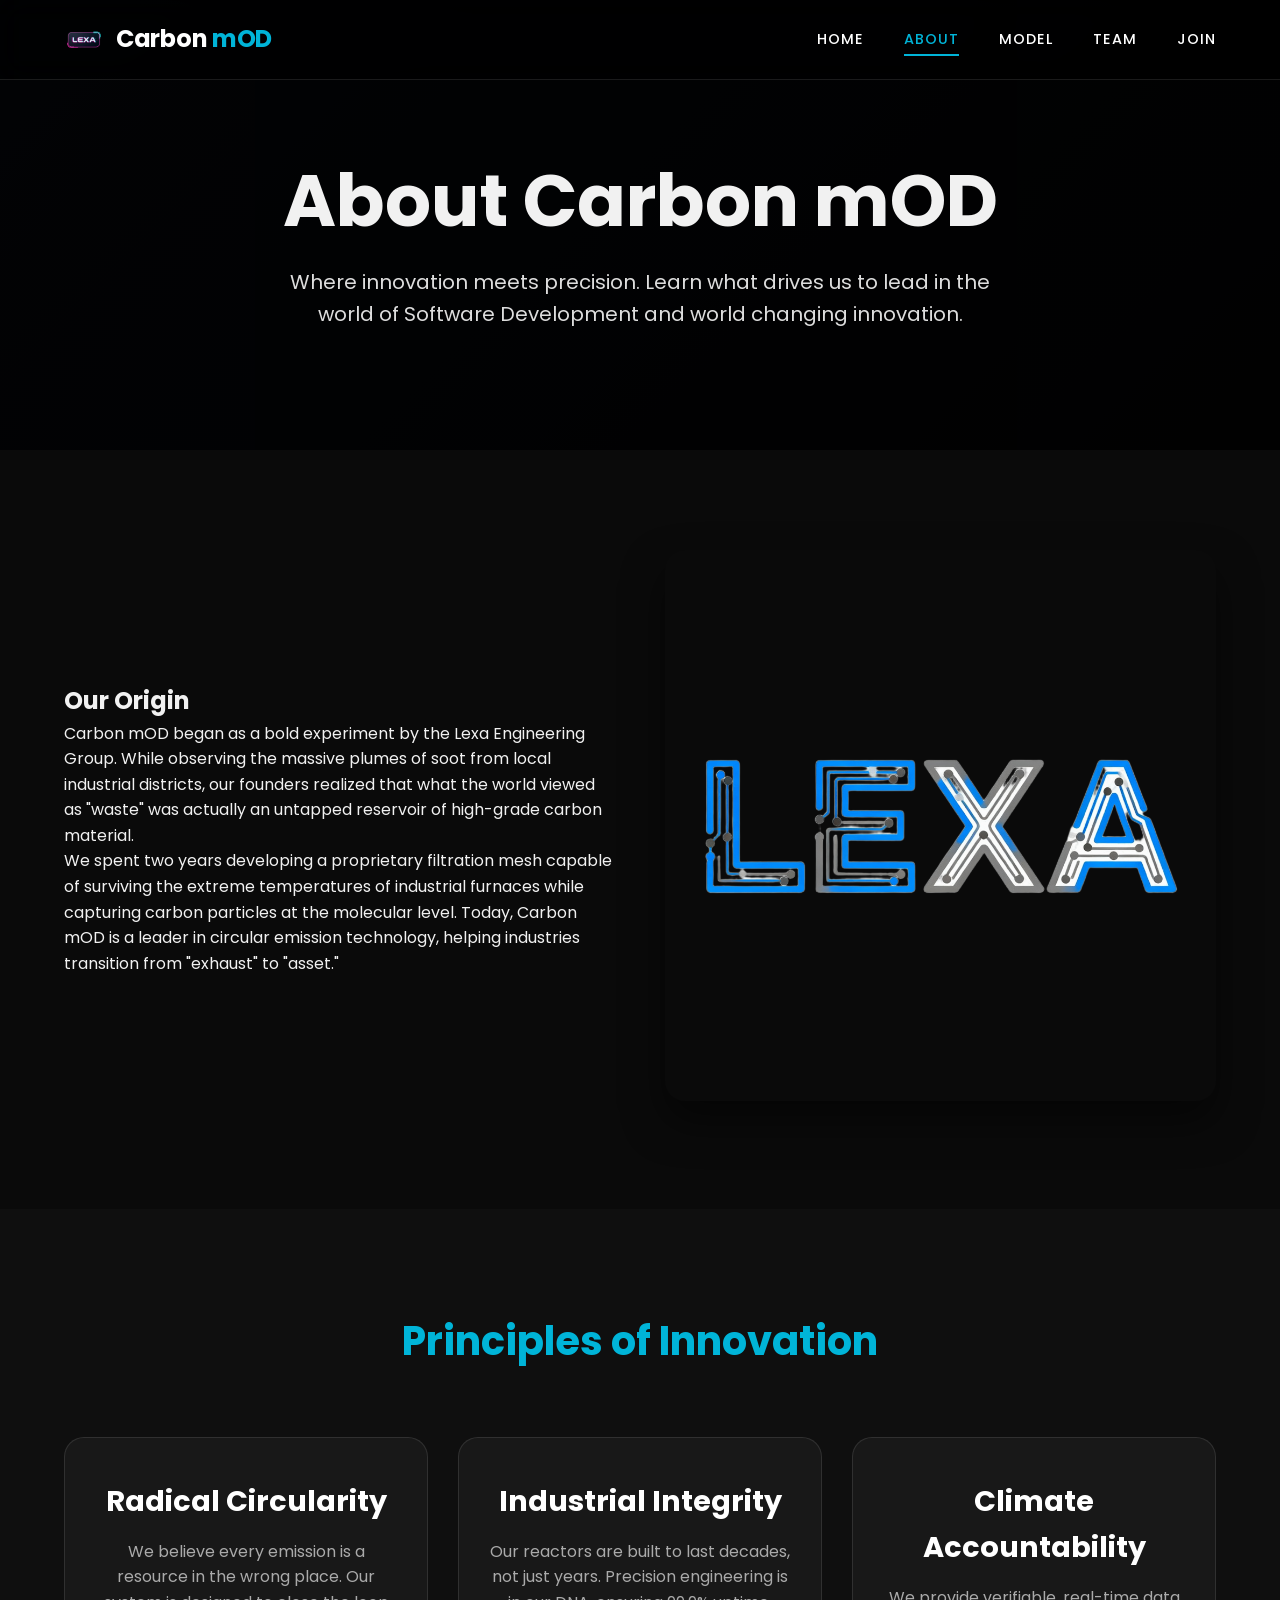
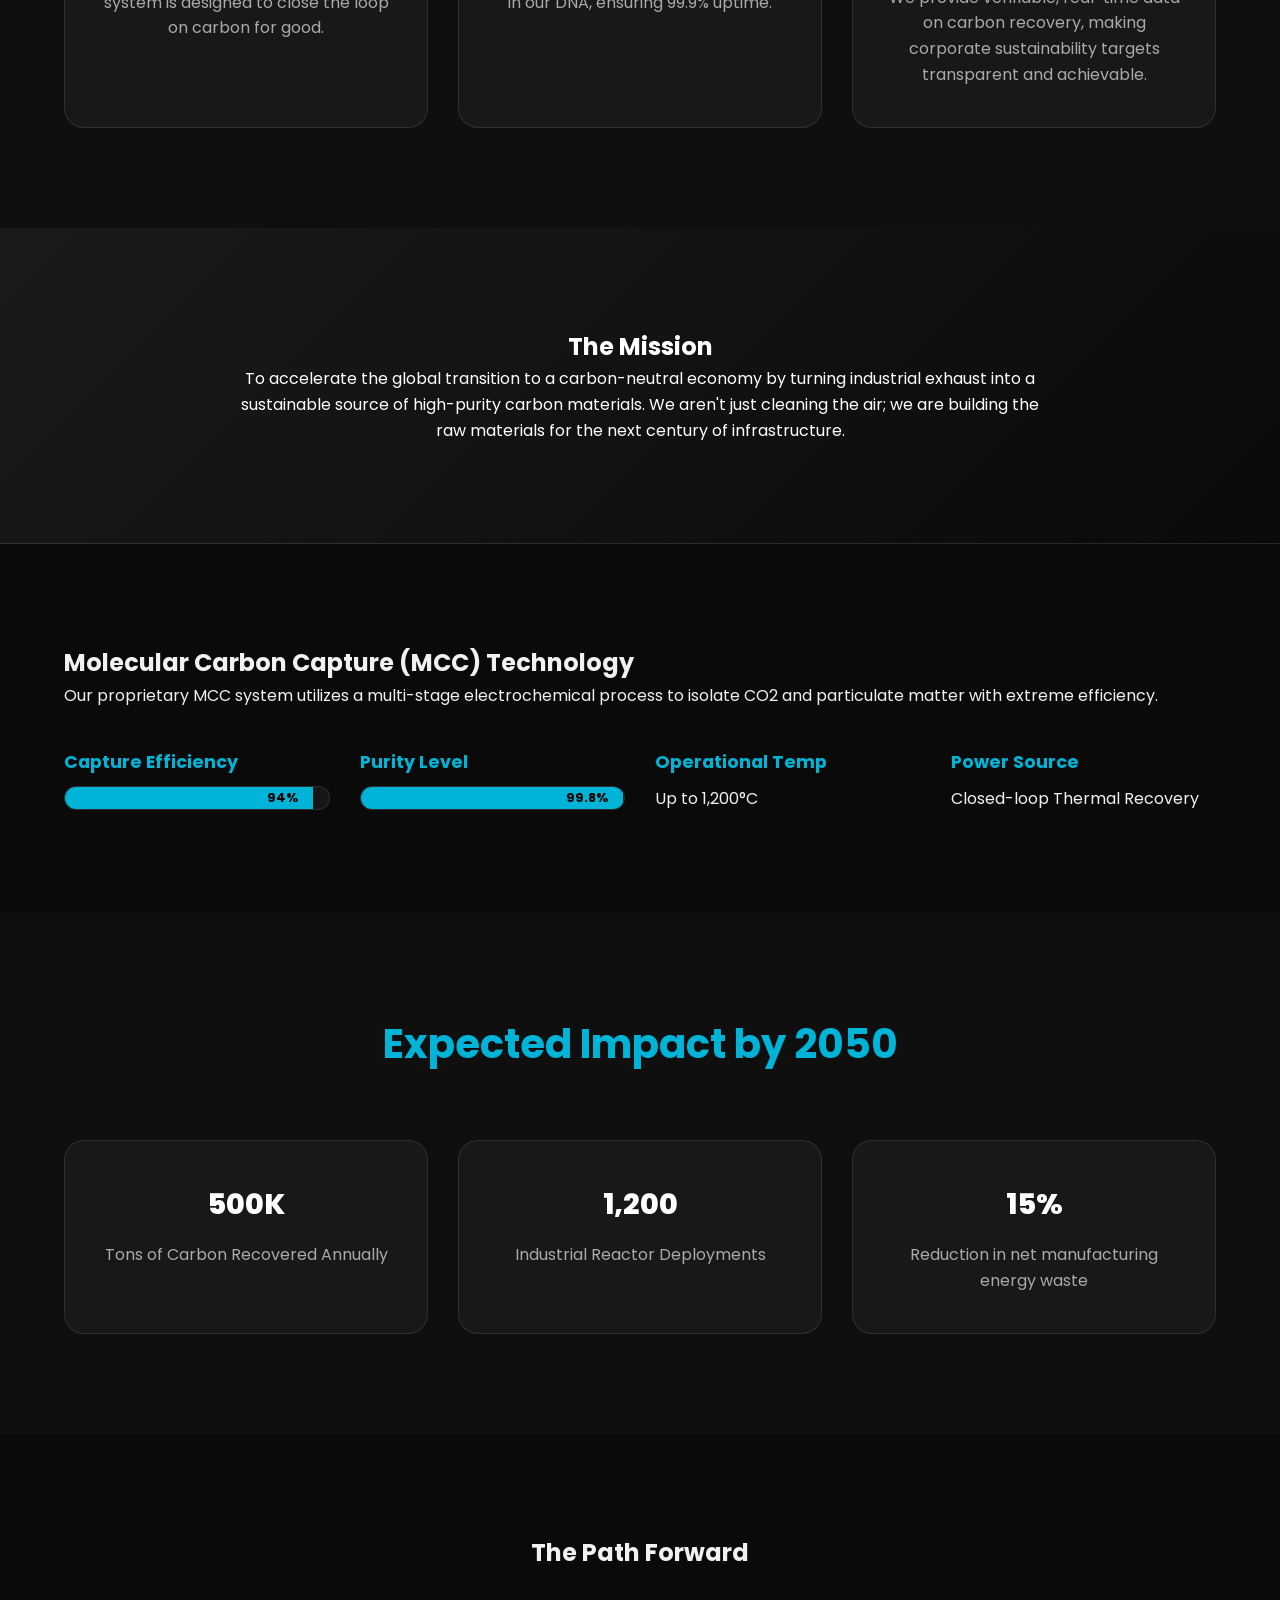
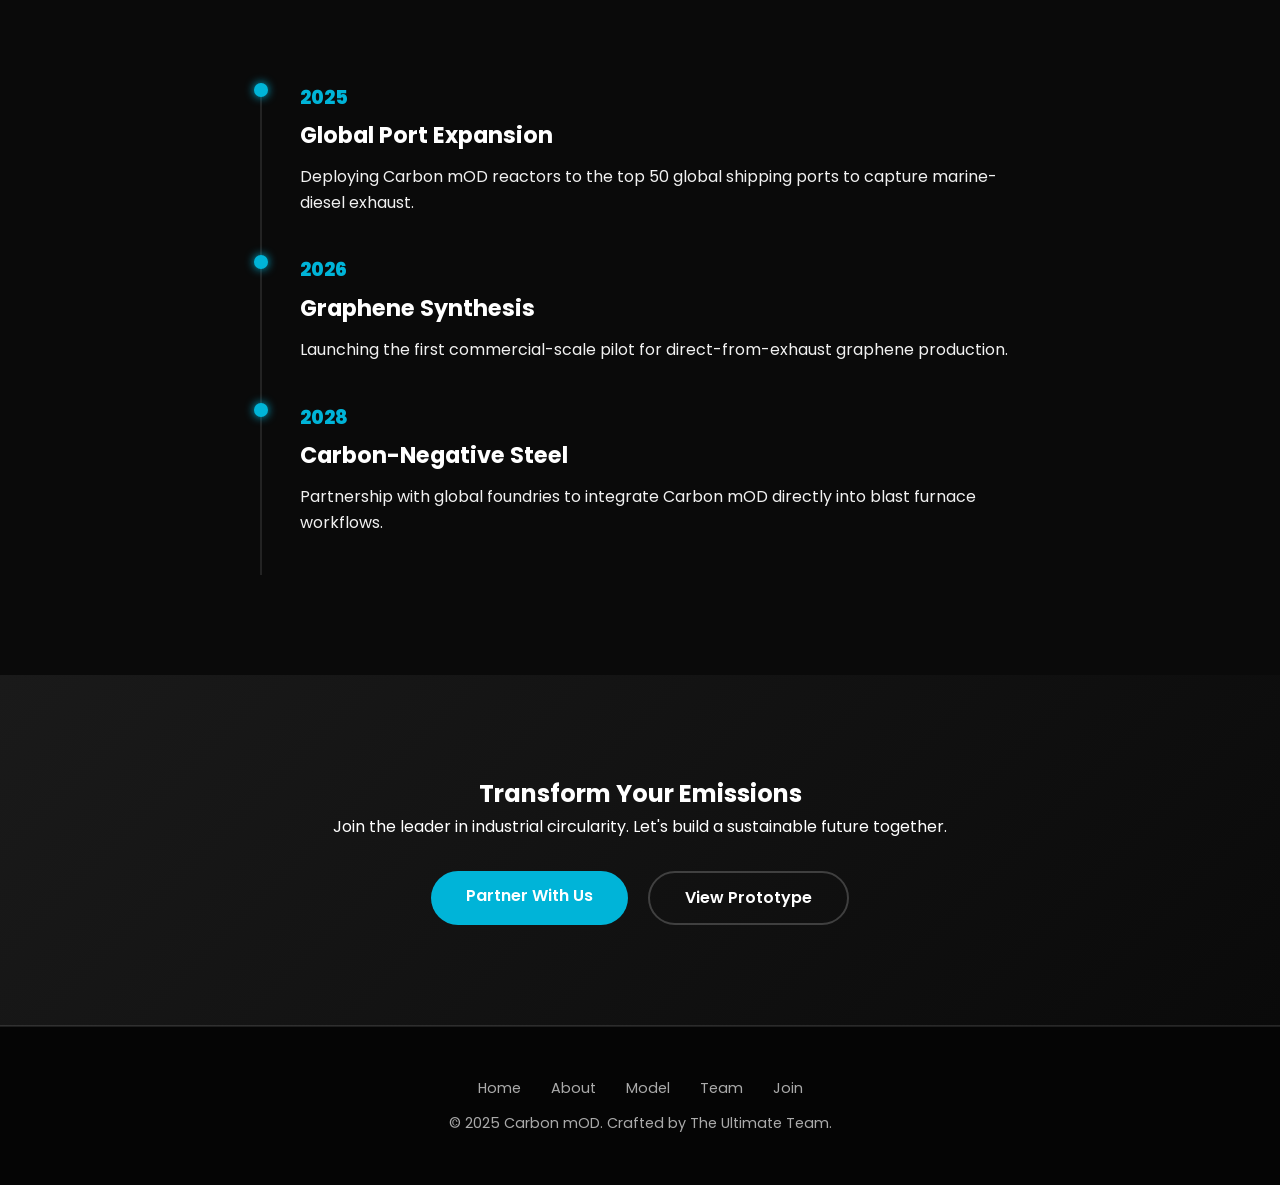
==== commit e138f2ed: "Added finishing touches" ====
--- a/about.html
+++ b/about.html
@@ -52,7 +52,7 @@
 
   <!-- OUR STORY -->
   <section class="about-section">
-    <div class="about-wrapper">
+    <div class="about-wrapper reveal">
       <div class="about-text">
         <h2>Our Origin</h2>
         <p>
@@ -74,8 +74,8 @@
 
   <!-- OUR VALUES -->
   <section class="values">
-    <h2>Principles of Innovation</h2>
-    <div class="values-grid">
+    <h2 class="reveal">Principles of Innovation</h2>
+    <div class="values-grid reveal-stagger">
       <div class="value-item">
         <h3>Radical Circularity</h3>
         <p>We believe every emission is a resource in the wrong place. Our system is designed to close the loop on
@@ -96,7 +96,7 @@
 
   <!-- MISSION STATEMENT -->
   <section class="mission">
-    <div class="mission-content">
+    <div class="mission-content reveal">
       <h2>The Mission</h2>
       <p>
         To accelerate the global transition to a carbon-neutral economy by turning industrial exhaust into a sustainable
@@ -108,7 +108,7 @@
 
   <!-- TECHNICAL SPECIFICATIONS -->
   <section class="tech-specs about-section">
-    <div class="about-wrapper">
+    <div class="about-wrapper reveal">
       <div class="about-text">
         <h2>Molecular Carbon Capture (MCC) Technology</h2>
         <p>Our proprietary MCC system utilizes a multi-stage electrochemical process to isolate CO2 and particulate
@@ -202,17 +202,44 @@
 
   <!-- FOOTER -->
   <footer class="footer">
+    <nav class="footer-links">
+      <a href="index.html">Home</a>
+      <a href="about.html">About</a>
+      <a href="model.html">Model</a>
+      <a href="team.html">Team</a>
+      <a href="join.html">Join</a>
+    </nav>
     <p>&copy; 2025 Carbon mOD. Crafted by The Ultimate Team.</p>
   </footer>
 
+  <!-- BACK TO TOP -->
+  <button id="backToTop" aria-label="Back to top">
+    <svg xmlns="http://www.w3.org/2000/svg" viewBox="0 0 24 24" fill="none" stroke="currentColor" stroke-width="2.5"
+      stroke-linecap="round" stroke-linejoin="round">
+      <polyline points="18 15 12 9 6 15"></polyline>
+    </svg>
+  </button>
+
   <script>
+    // === Hamburger ===
     const hamburger = document.getElementById('hamburger');
     const navLinks = document.getElementById('navLinks');
-
     hamburger.addEventListener('click', () => {
       hamburger.classList.toggle('active');
       navLinks.classList.toggle('open');
     });
+
+    // === Scroll Reveal ===
+    const revealEls = document.querySelectorAll('.reveal, .reveal-stagger');
+    const revealObserver = new IntersectionObserver((entries) => {
+      entries.forEach(e => { if (e.isIntersecting) { e.target.classList.add('visible'); revealObserver.unobserve(e.target); } });
+    }, { threshold: 0.12 });
+    revealEls.forEach(el => revealObserver.observe(el));
+
+    // === Back to Top ===
+    const btn = document.getElementById('backToTop');
+    window.addEventListener('scroll', () => btn.classList.toggle('visible', window.scrollY > 400));
+    btn.addEventListener('click', () => window.scrollTo({ top: 0, behavior: 'smooth' }));
   </script>
 </body>
 
--- a/style.css
+++ b/style.css
@@ -4,6 +4,11 @@
   padding: 0;
   box-sizing: border-box;
   font-family: 'Poppins', sans-serif;
+}
+
+/* === SMOOTH SCROLL === */
+html {
+  scroll-behavior: smooth;
 }
 
 /* === VARIABLES === */
@@ -20,6 +25,18 @@
 }
 
 /* === BASE === */
+@keyframes pageEntrance {
+  from {
+    opacity: 0;
+    transform: translateY(10px);
+  }
+
+  to {
+    opacity: 1;
+    transform: translateY(0);
+  }
+}
+
 body {
   background: var(--dark-bg);
   color: var(--light-text);
@@ -28,6 +45,11 @@
   display: flex;
   flex-direction: column;
   min-height: 100vh;
+}
+
+main,
+footer {
+  animation: pageEntrance 0.5s ease both;
 }
 
 main {
@@ -160,7 +182,8 @@
   background-size: cover;
   background-position: center;
   background-attachment: fixed;
-  padding: 0 20px;
+  padding: 80px 20px 0;
+  /* Added 80px top padding to clear fixed navbar */
 }
 
 .hero-section {
@@ -172,12 +195,14 @@
   background: linear-gradient(rgba(0, 0, 0, 0.6), rgba(0, 0, 0, 0.6)),
     linear-gradient(135deg, #0f172a 0%, #0a0a0a 100%);
   height: 50vh;
+  /* Restored to 50vh to prevent content crunching under navbar */
 }
 
 .team-hero {
   background: linear-gradient(rgba(0, 0, 0, 0.6), rgba(0, 0, 0, 0.6)),
     linear-gradient(135deg, #1e1b4b 0%, #0a0a0a 100%);
   height: 50vh;
+  /* Restored to 50vh */
 }
 
 .overlay {
@@ -197,13 +222,14 @@
 }
 
 .hero-content h1 {
-  font-size: 4rem;
+  font-size: clamp(2.2rem, 6vw, 4.5rem);
   margin-bottom: 1.5rem;
   font-weight: 700;
+  line-height: 1.15;
 }
 
 .hero-content p {
-  font-size: 1.2rem;
+  font-size: clamp(1rem, 2.5vw, 1.25rem);
   color: #ddd;
   margin-bottom: 2.5rem;
   max-width: 700px;
@@ -247,14 +273,14 @@
 
 /* === HOW IT WORKS === */
 .how-it-works {
-  padding: 100px 5%;
+  padding: clamp(60px, 10vw, 100px) 5%;
   background: var(--dark-bg);
   text-align: center;
 }
 
 .how-it-works h2 {
-  font-size: 2.5rem;
-  margin-bottom: 4rem;
+  font-size: clamp(2rem, 5vw, 2.5rem);
+  margin-bottom: clamp(2.5rem, 6vw, 4rem);
   color: var(--primary-color);
 }
 
@@ -268,7 +294,8 @@
 
 .step {
   background: var(--card-bg);
-  padding: 60px 40px;
+  padding: 80px 40px 60px;
+  /* Increased top padding */
   border-radius: 24px;
   position: relative;
   border: 1px solid var(--glass-border);
@@ -310,7 +337,7 @@
 .features,
 .values,
 .team-section {
-  padding: 100px 5%;
+  padding: clamp(60px, 10vw, 100px) 5%;
   text-align: center;
   background: #0f0f0f;
 }
@@ -318,8 +345,8 @@
 .features h2,
 .values h2,
 .team-section h2 {
-  font-size: 2.5rem;
-  margin-bottom: 4rem;
+  font-size: clamp(2rem, 5vw, 2.5rem);
+  margin-bottom: clamp(2.5rem, 6vw, 4rem);
   color: var(--primary-color);
 }
 
@@ -331,6 +358,8 @@
   gap: 30px;
   max-width: 1200px;
   margin: 0 auto;
+  align-items: stretch;
+  /* Vertically center/stretch all items equally */
 }
 
 .feature,
@@ -356,7 +385,7 @@
 .team-card h3 {
   margin-bottom: 15px;
   color: #fff;
-  font-size: 1.5rem;
+  font-size: clamp(1.2rem, 3.5vw, 1.5rem);
 }
 
 .feature p,
@@ -369,7 +398,7 @@
 .about-preview,
 .mission,
 .culture {
-  padding: 100px 5%;
+  padding: clamp(60px, 10vw, 100px) 5%;
   text-align: center;
   position: relative;
   background: #0f0f0f;
@@ -475,14 +504,14 @@
 
 /* === ABOUT PAGE WRAPPER === */
 .about-section {
-  padding: 100px 5%;
+  padding: clamp(60px, 10vw, 100px) 5%;
   background: var(--dark-bg);
 }
 
 .about-wrapper {
   display: flex;
   align-items: center;
-  gap: 50px;
+  gap: clamp(30px, 5vw, 50px);
   max-width: 1200px;
   margin: 0 auto;
   text-align: left;
@@ -614,7 +643,7 @@
   .nav-links {
     position: fixed;
     top: 80px;
-    right: -100%;
+    right: 0;
     width: 100%;
     height: calc(100vh - 80px);
     background: rgba(10, 10, 10, 0.98);
@@ -623,11 +652,18 @@
     align-items: center;
     justify-content: center;
     gap: 30px;
-    transition: 0.5s cubic-bezier(0.075, 0.82, 0.165, 1);
+    transform: translateX(100%);
+    opacity: 0;
+    visibility: hidden;
+    pointer-events: none;
+    transition: all 0.5s cubic-bezier(0.075, 0.82, 0.165, 1);
   }
 
   .nav-links.open {
-    right: 0;
+    transform: translateX(0);
+    opacity: 1;
+    visibility: visible;
+    pointer-events: all;
   }
 
   /* Hamburger Animation */
@@ -679,34 +715,36 @@
 
 /* === FORM SECTION === */
 .form-section {
-  padding: 140px 5% 80px;
+  padding: calc(clamp(100px, 15vw, 140px) + 80px) 5% clamp(60px, 10vw, 80px);
+  /* Added 80px to clear navbar */
   background: radial-gradient(circle at 10% 10%, rgba(0, 180, 216, 0.05) 0%, transparent 40%);
   display: flex;
   align-items: center;
   justify-content: center;
+  min-height: calc(100vh - 80px);
 }
 
 .form-container {
   width: 100%;
   max-width: 650px;
   background: var(--card-bg);
-  padding: 50px 40px;
+  padding: clamp(30px, 5vw, 50px) clamp(25px, 6vw, 40px);
   border-radius: 24px;
   border: 1px solid var(--glass-border);
   box-shadow: 0 30px 60px rgba(0, 0, 0, 0.5);
 }
 
 .form-content h1 {
-  font-size: 2.8rem;
+  font-size: clamp(2rem, 5vw, 2.8rem);
   margin-bottom: 1rem;
   text-align: center;
 }
 
 .form-content p {
   color: var(--muted-text);
-  margin-bottom: 3rem;
+  margin-bottom: clamp(1.5rem, 4vw, 3rem);
   text-align: center;
-  font-size: 1.1rem;
+  font-size: clamp(1rem, 2.5vw, 1.1rem);
 }
 
 .form-group {
@@ -927,4 +965,193 @@
   height: 100%;
   display: block;
   border: none;
+}
+
+/* ==========================================
+   FINISHING TOUCHES
+   ========================================== */
+
+/* === RESPONSIVE SECTION HEADINGS === */
+.how-it-works h2,
+.features h2,
+.values h2,
+.team-section h2 {
+  font-size: clamp(1.8rem, 4vw, 2.5rem);
+}
+
+.step h3,
+.feature h3,
+.value-item h3 {
+  font-size: clamp(1.2rem, 3vw, 1.8rem);
+}
+
+/* === SCROLL REVEAL === */
+.reveal {
+  opacity: 0;
+  transform: translateY(30px);
+  transition: opacity 0.65s cubic-bezier(0.25, 0.46, 0.45, 0.94),
+    transform 0.65s cubic-bezier(0.25, 0.46, 0.45, 0.94);
+}
+
+.reveal.visible {
+  opacity: 1;
+  transform: translateY(0);
+}
+
+.reveal-stagger>* {
+  opacity: 0;
+  transform: translateY(20px);
+  transition: opacity 0.5s ease, transform 0.5s ease;
+}
+
+.reveal-stagger.visible>*:nth-child(1) {
+  transition-delay: 0.05s;
+  opacity: 1;
+  transform: none;
+}
+
+.reveal-stagger.visible>*:nth-child(2) {
+  transition-delay: 0.15s;
+  opacity: 1;
+  transform: none;
+}
+
+.reveal-stagger.visible>*:nth-child(3) {
+  transition-delay: 0.25s;
+  opacity: 1;
+  transform: none;
+}
+
+.reveal-stagger.visible>*:nth-child(4) {
+  transition-delay: 0.35s;
+  opacity: 1;
+  transform: none;
+}
+
+/* === BACK TO TOP BUTTON === */
+#backToTop {
+  position: fixed;
+  bottom: 35px;
+  right: 30px;
+  width: 48px;
+  height: 48px;
+  background: var(--primary-color);
+  color: #fff;
+  border: none;
+  border-radius: 50%;
+  display: flex;
+  align-items: center;
+  justify-content: center;
+  cursor: pointer;
+  z-index: 999;
+  box-shadow: 0 8px 24px rgba(0, 180, 216, 0.4);
+  opacity: 0;
+  transform: translateY(20px);
+  transition: opacity 0.35s ease, transform 0.35s ease, background 0.3s ease;
+  pointer-events: none;
+}
+
+#backToTop.visible {
+  opacity: 1;
+  transform: translateY(0);
+  pointer-events: all;
+}
+
+#backToTop:hover {
+  background: var(--accent-color);
+  transform: translateY(-4px);
+}
+
+/* === TOAST NOTIFICATION === */
+.toast {
+  position: fixed;
+  bottom: 40px;
+  left: 50%;
+  transform: translateX(-50%) translateY(20px);
+  background: var(--card-bg);
+  color: #fff;
+  padding: 16px 28px;
+  border-radius: 50px;
+  border: 1px solid var(--primary-color);
+  font-size: 0.95rem;
+  font-weight: 500;
+  box-shadow: 0 10px 40px rgba(0, 0, 0, 0.5);
+  opacity: 0;
+  pointer-events: none;
+  transition: opacity 0.4s ease, transform 0.4s ease;
+  z-index: 9999;
+  white-space: nowrap;
+}
+
+.toast.show {
+  opacity: 1;
+  transform: translateX(-50%) translateY(0);
+}
+
+/* === ENHANCED FOOTER LINKS === */
+.footer-links {
+  display: flex;
+  gap: 30px;
+  flex-wrap: wrap;
+  justify-content: center;
+  margin-bottom: 12px;
+}
+
+.footer-links a {
+  color: var(--muted-text);
+  text-decoration: none;
+  font-size: 0.85rem;
+  transition: color 0.3s ease;
+}
+
+.footer-links a:hover {
+  color: var(--primary-color);
+}
+
+/* === MOBILE RESPONSIVE TEXT === */
+@media (max-width: 768px) {
+  .stat {
+    font-size: clamp(2rem, 8vw, 3.5rem);
+  }
+
+  .team-card h3 {
+    font-size: clamp(1.2rem, 4vw, 1.6rem);
+  }
+}
+
+.footer-links a {
+  color: var(--muted-text);
+  text-decoration: none;
+  font-size: 0.9rem;
+  transition: color 0.3s ease;
+}
+
+.footer-links a:hover {
+  color: var(--primary-color);
+}
+
+.footer-divider {
+  width: 60px;
+  height: 2px;
+  background: var(--glass-border);
+  border-radius: 2px;
+}
+
+/* === MOBILE RESPONSIVE TEXT === */
+@media (max-width: 768px) {
+  .hero-content h1 {
+    font-size: clamp(1.8rem, 8vw, 3rem);
+  }
+
+  .stat {
+    font-size: clamp(2rem, 8vw, 3.5rem);
+  }
+
+  .team-card h3 {
+    font-size: clamp(1.2rem, 4vw, 1.6rem);
+  }
+
+  .step h3 {
+    font-size: clamp(1.2rem, 4vw, 1.8rem);
+  }
 }
